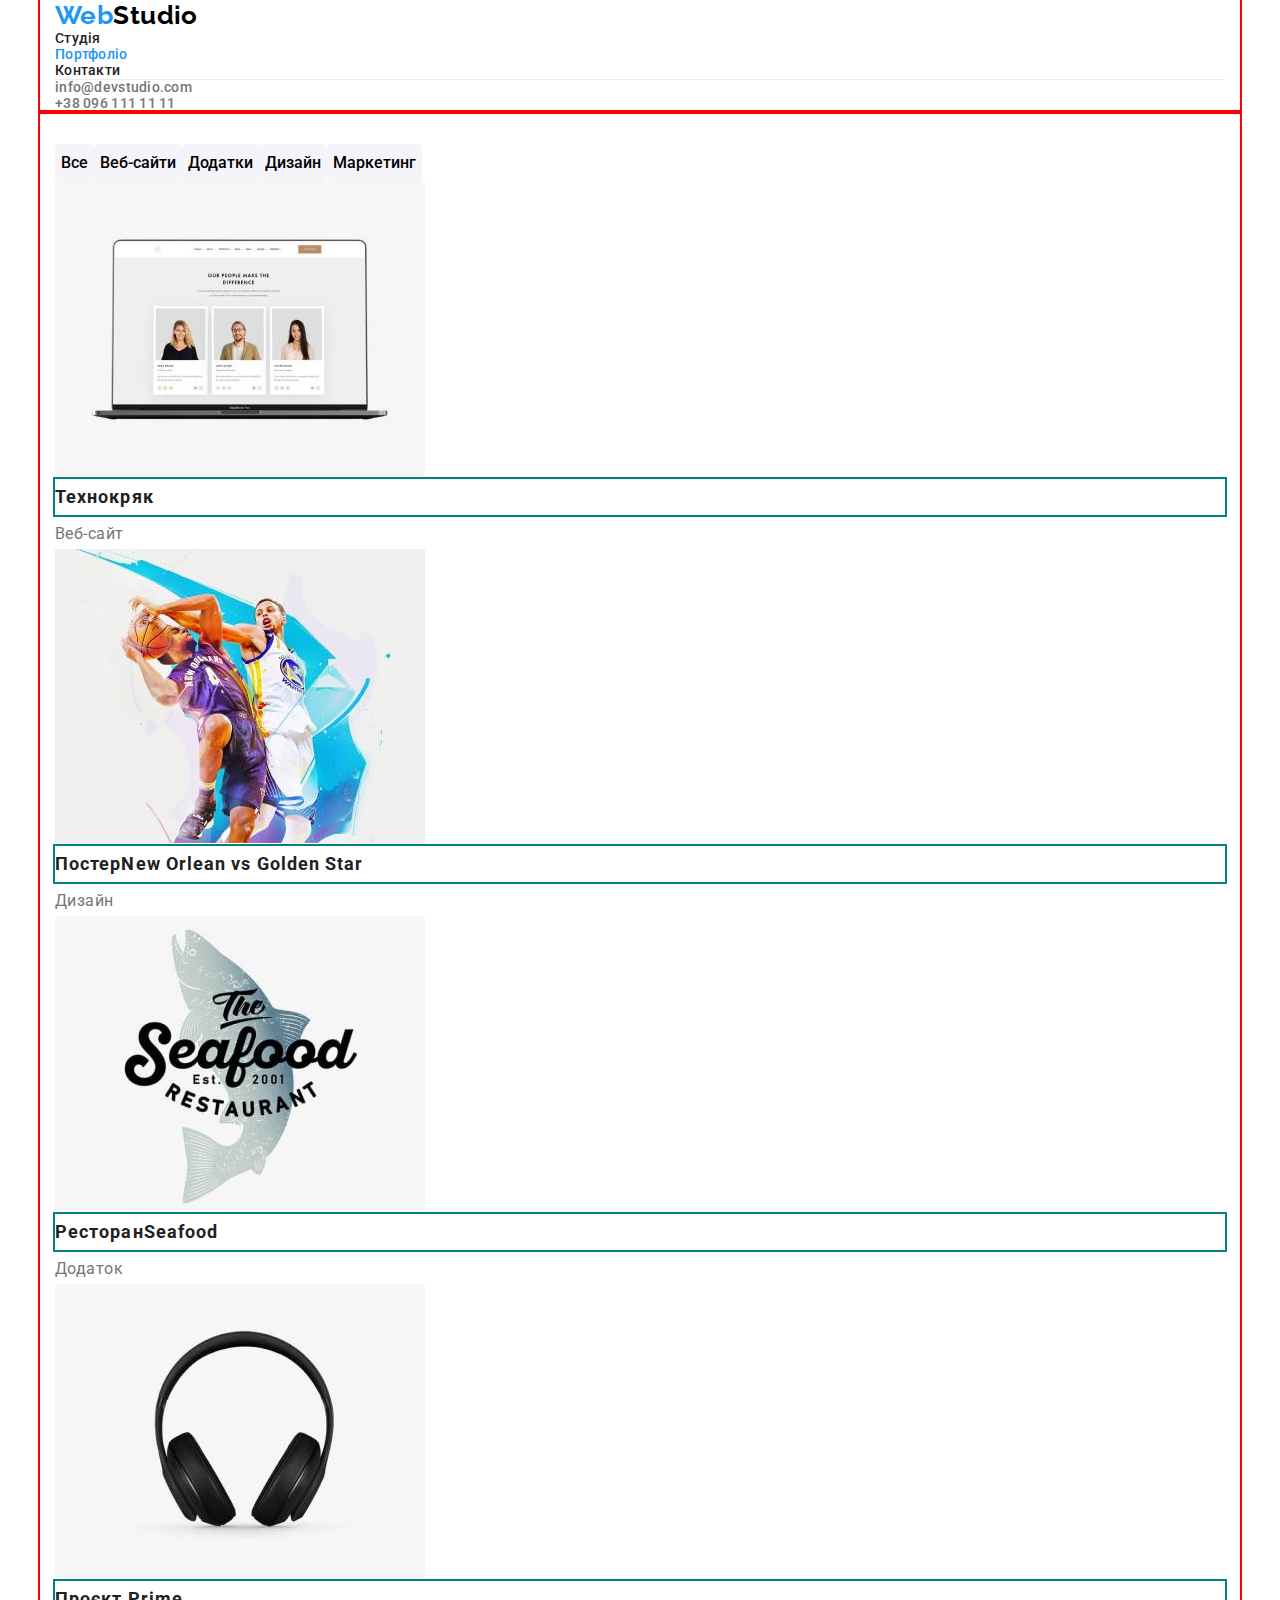
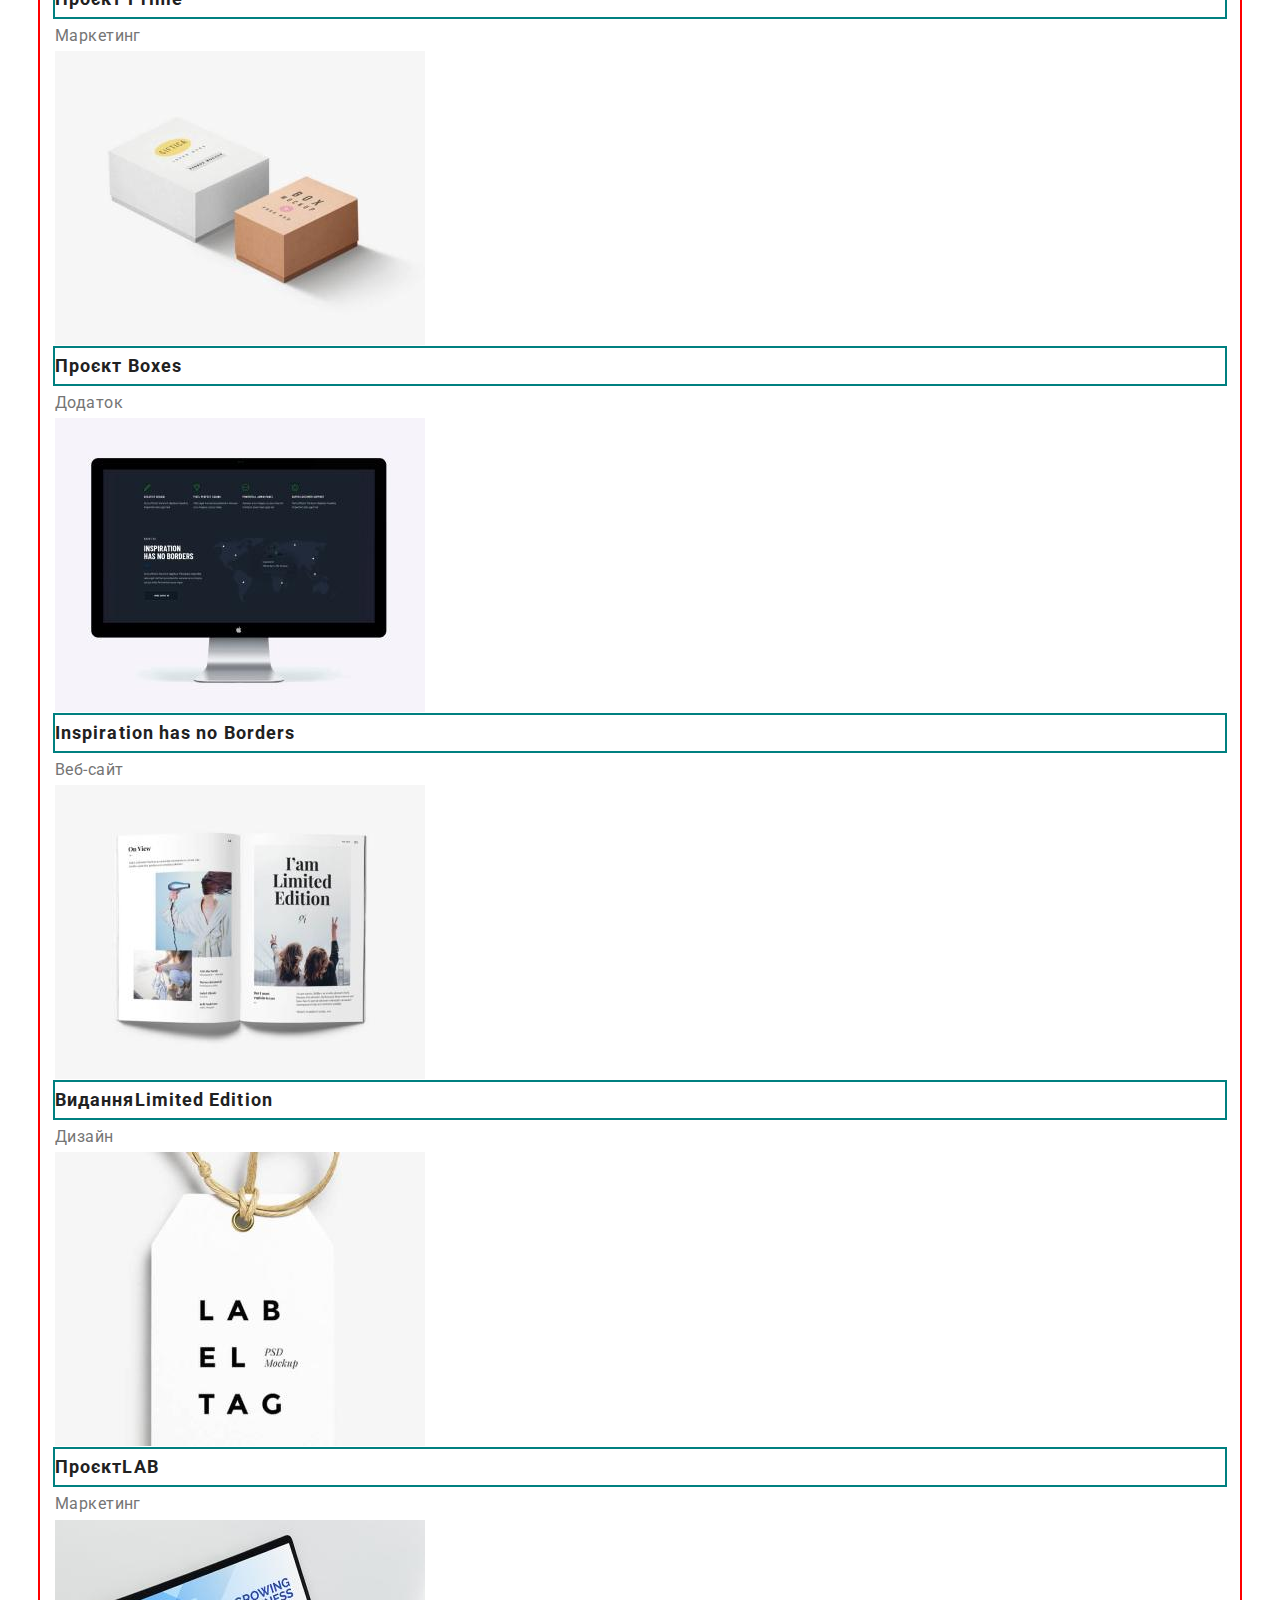
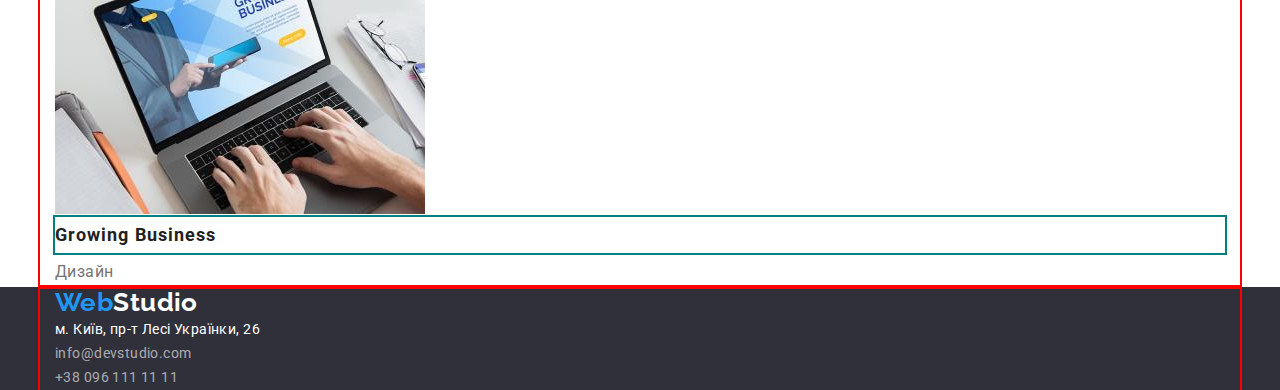
==== portfolio.html @ 9b222961 "add more div, fix lang" ====
<!DOCTYPE html>
<html lang="uk">
<head>
    <meta charset="UTF-8">
    <meta http-equiv="X-UA-Compatible" content="IE=edge">
    <meta name="viewport" content="width=device-width, initial-scale=1.0">
    <title>Portfolio</title>
    <link rel="stylesheet" href="./css/normalize.css">
    <link rel="preconnect" href="https://fonts.googleapis.com">
    <link rel="preconnect" href="https://fonts.gstatic.com" crossorigin>
    <link href="https://fonts.googleapis.com/css2?family=Raleway:wght@700&family=Roboto:wght@400;500;700;900&display=swap" rel="stylesheet">
    <link rel="stylesheet" href="./css/styles.css">
</head>
<body>
<header>
    <div class="container">
        <nav class="header"> 
            <a class="logo link" href="./index.html" lang="en">
                <span class="accent">Web</span><span class="text">Studio</span>
            </a>
            <ul class="site-nav list">
                <li> 
                    <a class="site-nav-link link" href="./index.html">Студія</a>
                </li>
                <li>
                    <a class="site-nav-link link current" href="./portfolio.html">Портфоліо</a>
                </li>
                <li>
                    <a class="site-nav-link link" href="#">Контакти</a>
                </li>
            </ul>
        </nav>
        <ul class="contacts list">
            <li> 
                <a class="contacts-link link" href="mailto:info@devstudio.com">info@devstudio.com</a> 
            </li>
            <li>
                <a class="contacts-link link" href="tel:+380961111111">+38 096 111 11 11</a>
            </li>
        </ul>
    </div>
</header>

<main>
<section class="portfolio">
    <div class="container">
        <h1 class="invisible">Портфоліо</h1>
        <ul class="buttons list">
            <li>
                <button class="port-btn button-all" type="button">Все</button>
            </li>
            <li>
                <button class="port-btn button-veb" type="button">Веб-сайти</button>
            </li>
            <li>
                <button class="port-btn button-app" type="button">Додатки</button>
            </li>
            <li>
                <button class="port-btn button-des" type="button">Дизайн</button>
            </li>
            <li>
                <button class="port-btn button-mar" type="button">Маркетинг</button>
            </li>
        </ul>
        <ul class="example list">
            <li>
                <a class="port-link link" href="#">
                    <img class="port-img" src="./images/img2.1.jpg" alt="Веб-сайт Технокряк " width="370">
                    <h2 class="subtitle">Технокряк</h2>
                    <p class="lists">Веб-сайт</p>
                </a>
            </li>
            <li>
                <a class="port-link link" href="#">
                    <img class="port-img" src="./images/img2.2.jpg" alt="Дизайн постера" width="370">
                    <h2 class="subtitle">Постер<span lang="en">New Orlean vs Golden Star</span></h2>
                    <p class="lists">Дизайн</p>
                </a>
            </li>
            <li>
                <a class="port-link link" href="#">
                    <img class="port-img" src="./images/img2.3.jpg" alt="Додаток Seafood" width="370">
                    <h2 class="subtitle">Ресторан<span lang="en">Seafood</h2>
                    <p class="lists">Додаток</p>
                </a>
            </li>
            <li>
                <a class="port-link link" href="#">
                    <img class="port-img" src="./images/img2.4.jpg" alt="Маркетинг Проект Prime" width="370">
                    <h2 class="subtitle">Проєкт <span lang="en">Prime</span></h2>
                    <p class="lists">Маркетинг</p>
                </a>
            </li>
            <li>
                <a class="port-link link" href="#">
                    <img class="port-img" src="./images/img2.5.jpg" alt="Додаток Boxes" width="370">
                    <h2 class="subtitle">Проєкт <span lang="en">Boxes</span></h2>
                    <p class="lists">Додаток</p>
                </a>
            </li>
            <li>
                <a class="port-link link" href="#">
                    <img class="port-img" src="./images/img2.6.jpg" alt="Веб-сайт Inspiration has no Borders" width="370">
                    <h2 class="subtitle" lang="en">Inspiration has no Borders</h2>
                    <p class="lists">Веб-сайт</p>
                </a>
            </li>
            <li>
                <a class="port-link link" href="#">
                    <img class="port-img" src="./images/img2.7.jpg" alt="Дизайн видання Limited Edition" width="370">
                    <h2 class="subtitle">Видання<span lang="en">Limited Edition</span></h2>
                    <p class="lists">Дизайн</p>
                </a>
            </li>
            <li>
                <a class="port-link link" href="#">
                    <img class="port-img" src="./images/img2.8.jpg" alt="Маркетинг проєкта LAB" width="370">
                    <h2 class="subtitle">Проєкт<span lang="en">LAB</span></h2>
                    <p class="lists">Маркетинг</p>
                </a>
            </li>
            <li>
                <a class="port-link link" href="#">
                    <img class="port-img" src="./images/img2.9.jpg" alt="Growing Business додаток" width="370">
                    <h2 class="subtitle" lang="en">Growing Business</h2>
                    <p class="lists">Дизайн</p>
                </a>
            </li>
        </ul>
    </div>
</section>
</main>   

<footer class="footer">
    <div class="container">
        <a href="./index.html" class="logo link" lang="en">
            <span class="accent">Web</span><span class="text">Studio</span>
        </a>
        <address>
            <ul class="address list">
                <li>
                    <a class="fact link" href="https://goo.gl/maps/kG6ZxLyjDZMwMeht5" target="_blank" rel="noreferrer noopener">м. Київ, пр-т Лесі Українки, 26</a>
                </li>
                <li>
                    <a class="mail link" href="mailto:info@devstudio.com">info@devstudio.com</a>
                </li>
                <li>
                    <a class="tel link" href="tel:+380961111111">+38 096 111 11 11</a>
                </li>
            </ul>
        </address>
    </div>
</footer>

</body>
</html>
---- css/styles.css ----
/*=====ЗАГАЛЬНІ=====*/

*,
*::before,
*::after {
    box-sizing: border-box;
}

:root { 
    --primary-text-color: #757575;
    --title-text-color: #212121;
    --logo-color: #000000;
    --accent-color: #2196F3;
    --secondary-accent-color: #ffffff;
    --hover-button-color: #188CE8;
    --primary-background-color: #E5E5E5;
    --accent-background-color: #2F303A;
    --accent-section-color: #F5F4FA;
    --text-footer-color: rgba(255, 255, 255, 0.6);
    --border-bottom-color: #ECECEC;  
    --primary-text-family: Roboto, sans-serif;
    --accent-text-family: Raleway, sans-serif;
}

body {
    font-family: var(--primary-text-family);
    font-size: 14px;
    letter-spacing: 0.03em;
    color: var(--primary-text-color);
}

.container {
    width: 1200px;
    margin: 0 auto;
    padding-left: 15px;
    padding-right: 15px;

    outline: 2px solid red;
}

.list {
    list-style: none;
    margin: 0;
    padding: 0;
}

.link {
    text-decoration: none;
}

.characteristic .title,
.essential .title,
.team .title,
.team .people,
.example .subtitle {
    color: var(--title-text-color);
    font-weight: 700;
    margin-top: 0;
    margin-bottom: 0;

    outline: 2px solid teal;
}

.invisible {
    opacity: 0;
    margin-top: 0;
    margin-bottom: 0;
}



 /*=====ШАПКА=====*/


.header {
    background: var(--secondary-accent-color);
    border-bottom: 1px solid var(--border-bottom-color);

}

.logo {
    font-family: var(--accent-text-family);
    font-weight: 700;
    font-size: 26px;
    line-height: 1.2;
}

.accent {
    color: var(--accent-color); 
}

.text {
    color: var(--logo-color);  
}

.site-nav,
.contacts {
    font-weight: 500;
    line-height: 1.14;
    letter-spacing: 0.02em;
}

.site-nav .link {
    color: var(--title-text-color);  
}

.contacts .contacts-link {
    color: inherit;
}

.site-nav .link.current,
.site-nav .site-nav-link:hover,
.site-nav .site-nav-link:focus,
.contacts .contacts-link:hover,
.contacts .contacts-link:focus {
    color: var(--accent-color);
}



/*=====ПЕРША СЕКЦІЯ ГЕРОЯ=====*/

.hero {
    background-color: var(--accent-background-color);
    text-align: center;
}

.hero .main {

    font-weight: 900;
    font-size: 44px;
    line-height: 1.36;
    text-align: center;
    color: var(--secondary-accent-color);
    text-transform: uppercase; 
    margin-top: 0;
    margin-bottom: 30px;

    outline: 2px solid teal;
  
}

.hero .button {
    background-color: var(--accent-color);
    border-radius: 4px;
    color: var(--secondary-accent-color);
    font-family: var(--primary-text-family);
    font-style: normal;
    font-weight: 700;
    font-size: 16px;
    line-height: 1.88;
    letter-spacing: 0.06em;
    padding: 10px 32px;
    min-width: 216px;
    border: 0;
    cursor: pointer;
 }

 .hero .button:hover,
 .hero .button:focus {
    background-color: var(--hover-button-color);
    box-shadow: 0px 4px 4px rgba(0, 0, 0, 0.15);
 }


 /*=====ДРУГА СЕКЦІЯ ХАРАКТЕРИСТИКИ=====*/




.characteristic .title {
    font-size: 14px;
    line-height: 1.14;
    text-transform: uppercase;
    margin-bottom: 10px;
}

.characteristic .point {
    line-height: 1.71;
    margin-top: 0;
    margin-bottom: 0;
}



/*=====ТРЕТЯ СЕКЦІЯ ДІЯЛЬНІСТЬ=====*/
   
.essential .title {
    font-size: 36px;
    line-height: 1.17;
    text-align: center;
    letter-spacing: 0.03em;
    margin-bottom: 50px;
}



/*=====ЧЕТВЕРТА СЕКЦІЯ КОМАНДА=====*/

.team {
    background: var(--accent-section-color);
}

.team .title {
    font-size: 36px;
    line-height: 1.17;
    text-align: center;
    letter-spacing: 0.03em;
    margin-bottom: 50px;
}

.team .people {
    font-weight: 500;
    font-size: 16px;
    line-height: 1.19;
    text-align: center;
    margin-bottom: 10px;
}

.team .texts {
    font-size: 16px;
    line-height: 1.19;
    text-align: center;
    margin-top: 0;
    margin-bottom: 0;
}


 /*=====ПІДВАЛ САЙТУ=====*/

.footer {
    background-color: var(--accent-background-color);
}

.footer .text {
    color: var(--secondary-accent-color);
}

.footer .address {  
    line-height: 1.71;
}

.footer .fact {
    color: var(--secondary-accent-color);
    text-decoration: none;
    font-style: normal;

}

.footer .mail,
.footer .tel {
    color: var(--text-footer-color);
    text-decoration: none;
    font-style: normal;
}

.footer .mail:hover,
.footer .mail:focus,
.footer .tel:hover,
.footer .tel:focus {
    color: var(--accent-color);
}
 


/*=====ПОРТФОЛІО=====*/

.portfolio .buttons {
    display: flex;
    text-align: center; 
} 

.buttons .port-btn {
    font-weight: 500;
    font-size: 16px;
    line-height: 1.63; 
    background-color: var(--accent-section-color);
    border-radius: 4px;
    border: 0;
    height: 38px;
    cursor: pointer;
}

.buttons .port-btn:hover,
.buttons .port-btn:focus {
    background: var(--accent-color);
    color: var(--secondary-accent-color);
    box-shadow: 0px 3px 1px rgba(0, 0, 0, 0.1), 0px 1px 2px rgba(0, 0, 0, 0.08), 0px 2px 2px rgba(0, 0, 0, 0.12);
}

.example .subtitle {
    font-size: 18px;
    line-height: 2;
    letter-spacing: 0.06em;
    margin-bottom: 4px;
}

.example .lists {
    color: var(--primary-text-color);
    font-size: 16px;
    line-height: 1.88;
    margin-top: 0;
    margin-bottom: 0;
}
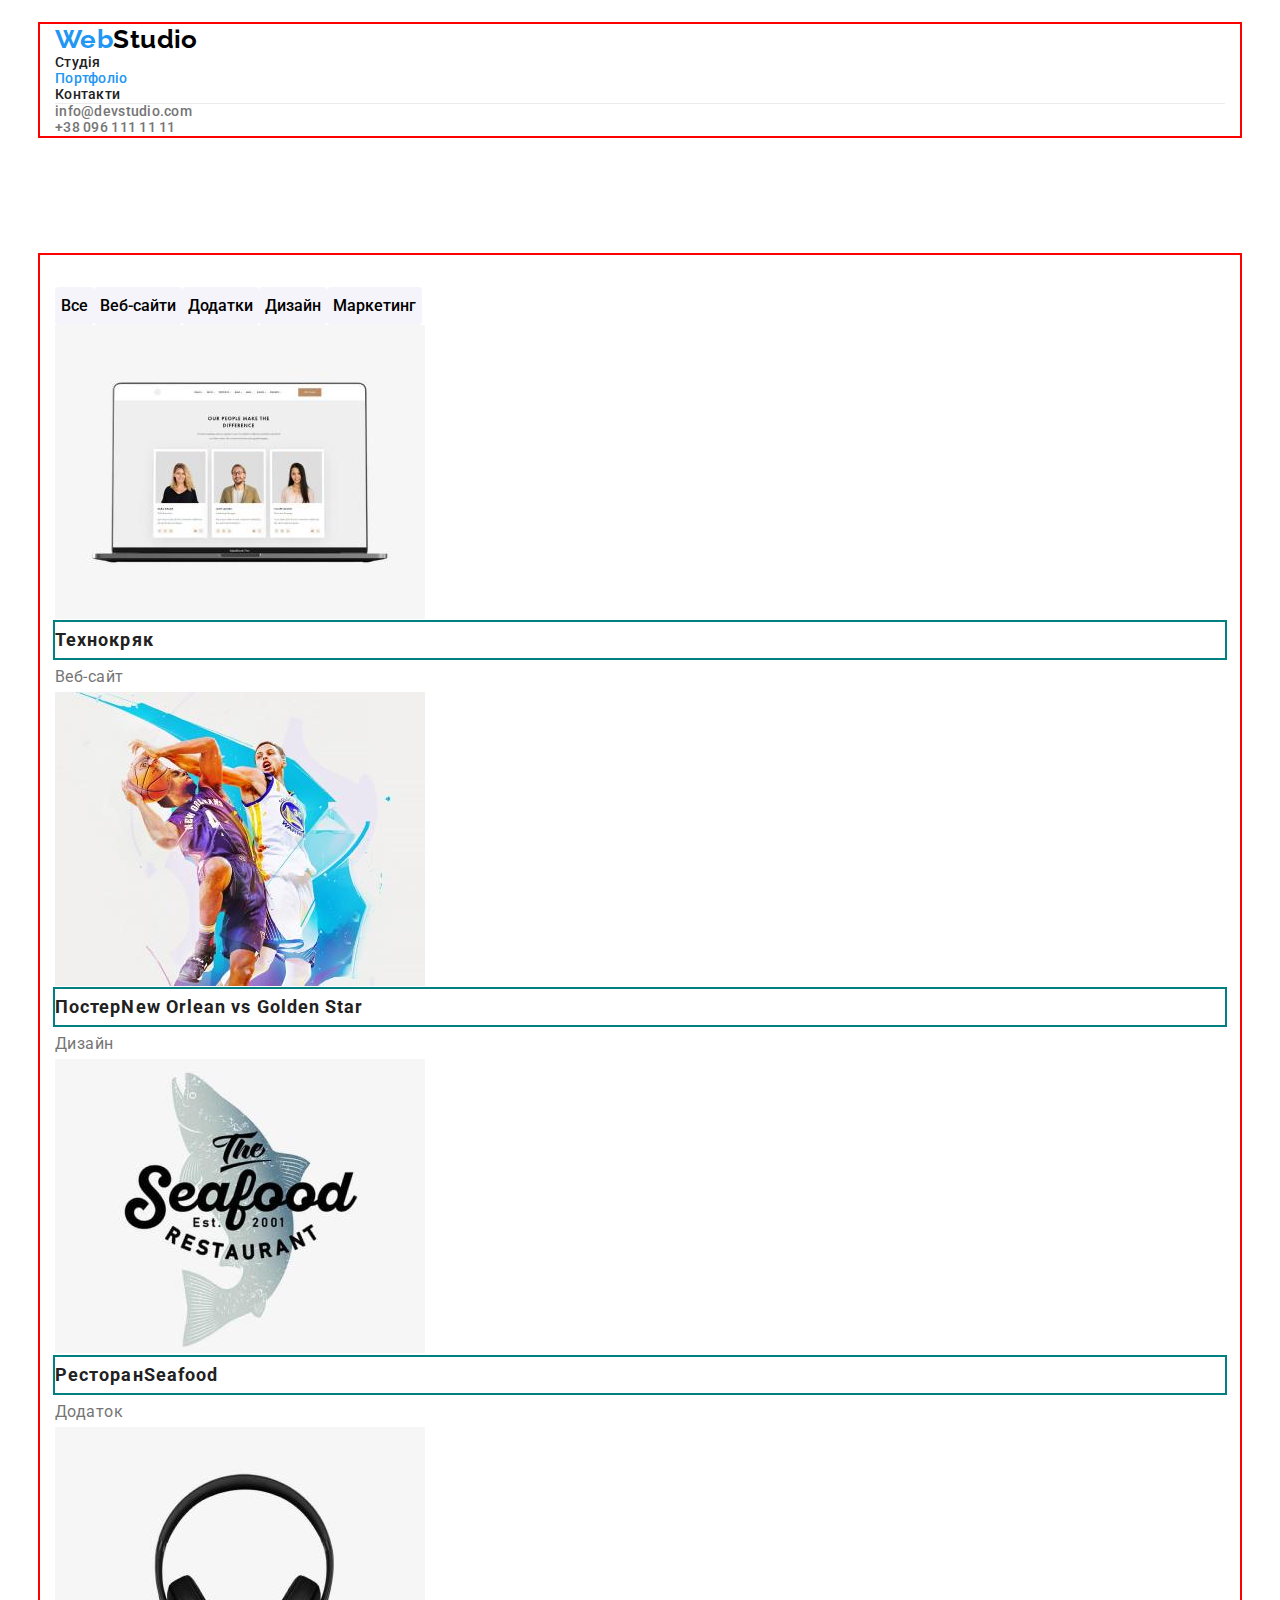
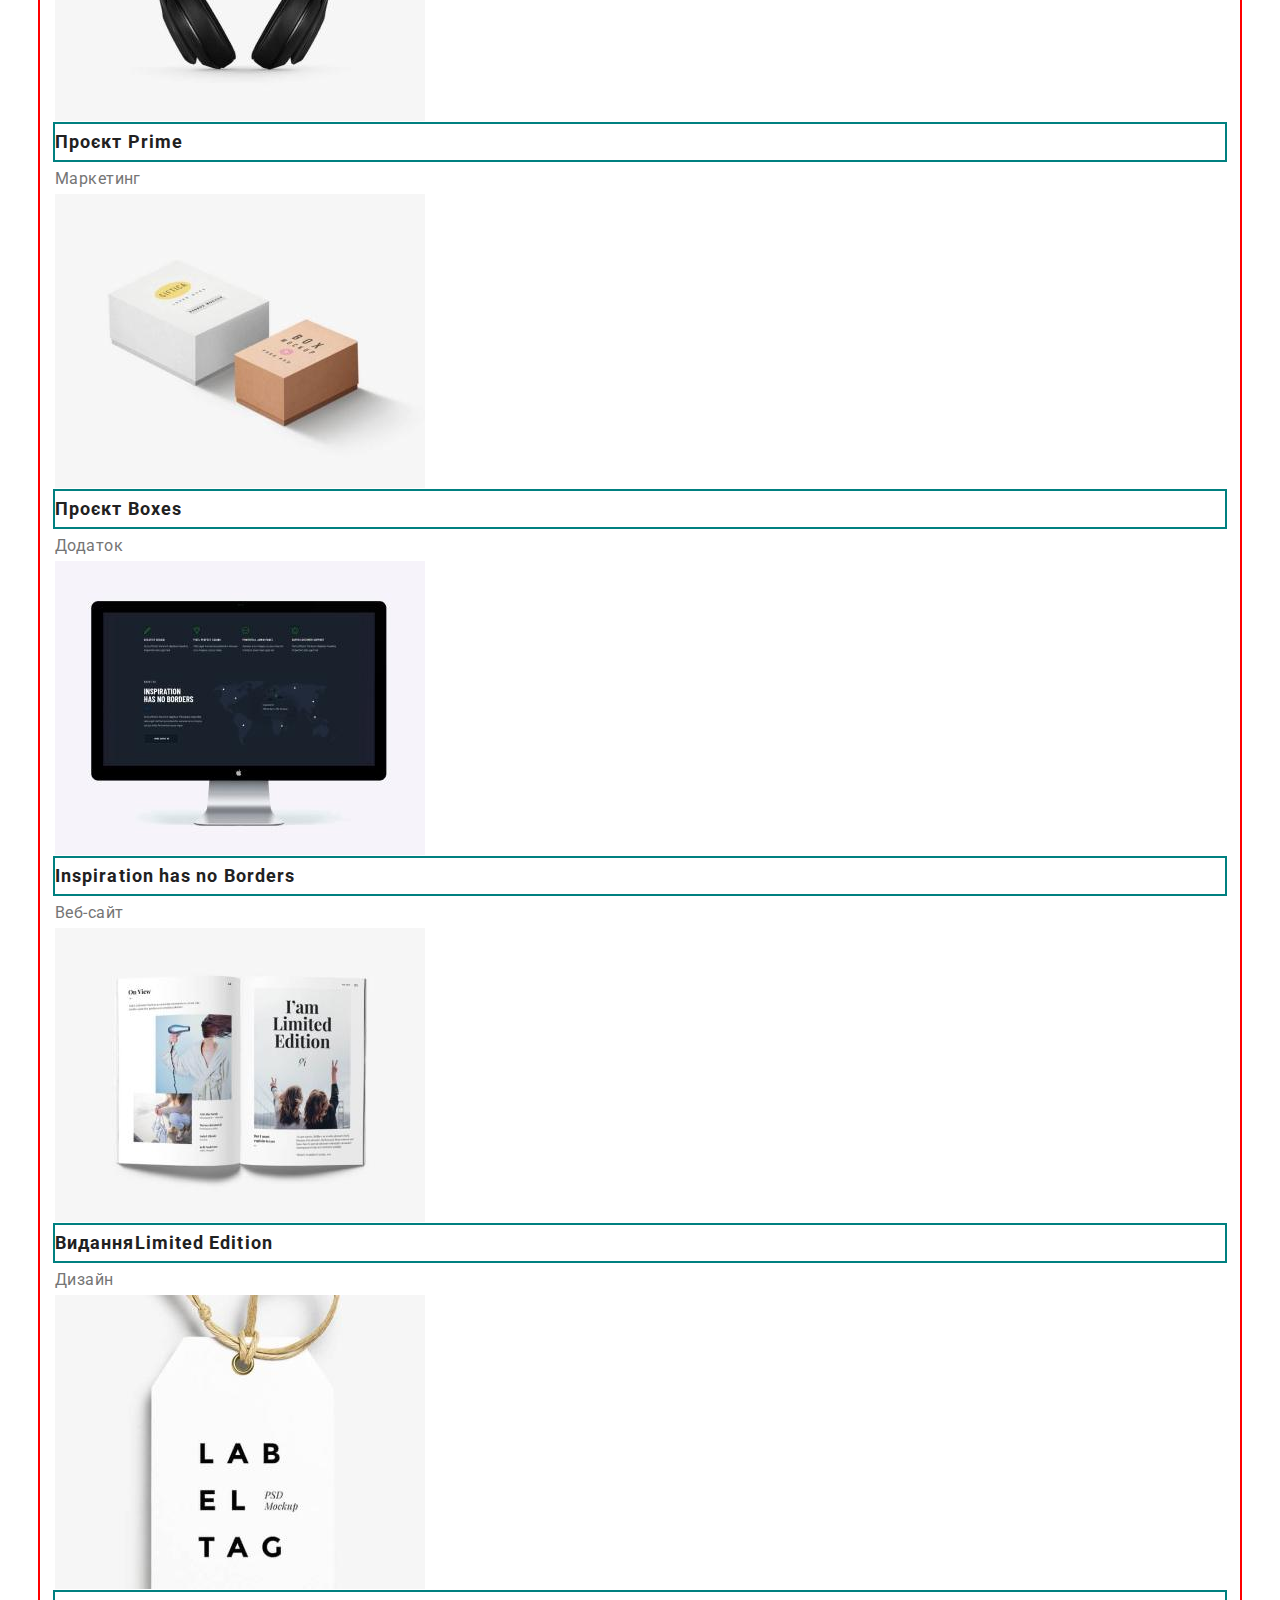
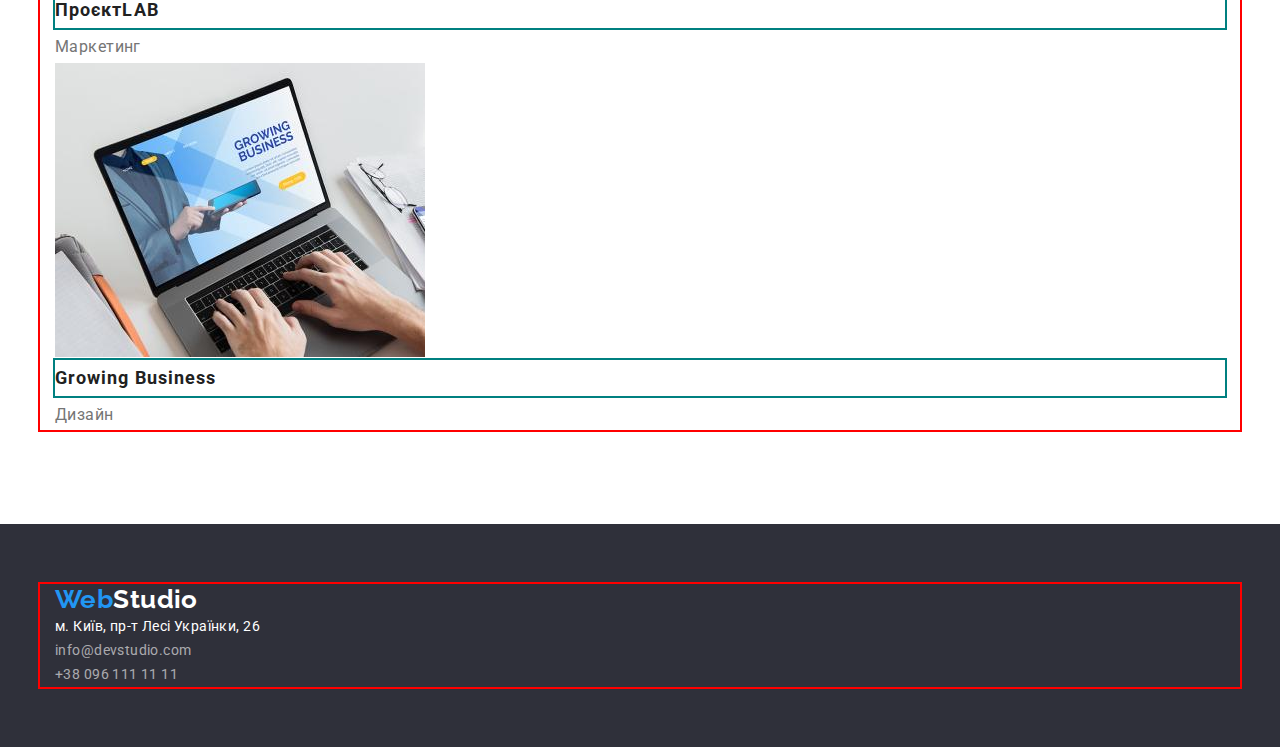
==== commit c1afd0a3: "add padding section" ====
--- a/portfolio.html
+++ b/portfolio.html
@@ -5,16 +5,16 @@
     <meta http-equiv="X-UA-Compatible" content="IE=edge">
     <meta name="viewport" content="width=device-width, initial-scale=1.0">
     <title>Portfolio</title>
-    <link rel="stylesheet" href="./css/normalize.css">
+    <link rel="stylesheet" href="https://cdnjs.cloudflare.com/ajax/libs/modern-normalize/1.1.0/modern-normalize.min.css">
     <link rel="preconnect" href="https://fonts.googleapis.com">
     <link rel="preconnect" href="https://fonts.gstatic.com" crossorigin>
     <link href="https://fonts.googleapis.com/css2?family=Raleway:wght@700&family=Roboto:wght@400;500;700;900&display=swap" rel="stylesheet">
     <link rel="stylesheet" href="./css/styles.css">
 </head>
 <body>
-<header>
+<header class="header">
     <div class="container">
-        <nav class="header"> 
+        <nav class="header-nav"> 
             <a class="logo link" href="./index.html" lang="en">
                 <span class="accent">Web</span><span class="text">Studio</span>
             </a>
--- a/css/styles.css
+++ b/css/styles.css
@@ -2,11 +2,6 @@
 
 /*=====ЗАГАЛЬНІ=====*/
 
-*,
-*::before,
-*::after {
-    box-sizing: border-box;
-}
 
 :root { 
     --primary-text-color: #757575;
@@ -73,10 +68,17 @@
 
  /*=====ШАПКА=====*/
 
-
 .header {
+    
+    padding-top: 24px;
+    padding-bottom: 25px;
+}
+
+.header-nav {
+    
     background: var(--secondary-accent-color);
     border-bottom: 1px solid var(--border-bottom-color);
+    
 
 }
 
@@ -97,6 +99,7 @@
 
 .site-nav,
 .contacts {
+   
     font-weight: 500;
     line-height: 1.14;
     letter-spacing: 0.02em;
@@ -125,6 +128,8 @@
 .hero {
     background-color: var(--accent-background-color);
     text-align: center;
+    padding-top: 200px;
+    padding-bottom: 200px;
 }
 
 .hero .main {
@@ -167,7 +172,10 @@
 
  /*=====ДРУГА СЕКЦІЯ ХАРАКТЕРИСТИКИ=====*/
 
-
+.characteristic {
+    padding-top: 94px;
+    padding-bottom: 94px;
+}
 
 
 .characteristic .title {
@@ -186,7 +194,12 @@
 
 
 /*=====ТРЕТЯ СЕКЦІЯ ДІЯЛЬНІСТЬ=====*/
-   
+
+
+.essential {
+    padding-bottom: 94px;
+}   
+
 .essential .title {
     font-size: 36px;
     line-height: 1.17;
@@ -201,7 +214,10 @@
 
 .team {
     background: var(--accent-section-color);
-}
+    padding-top: 94px;
+    padding-bottom: 94px;
+}
+
 
 .team .title {
     font-size: 36px;
@@ -232,6 +248,9 @@
 
 .footer {
     background-color: var(--accent-background-color);
+    padding-top: 60px;
+    padding-bottom: 60px;
+        
 }
 
 .footer .text {
@@ -266,6 +285,11 @@
 
 
 /*=====ПОРТФОЛІО=====*/
+
+.portfolio {
+    padding-top: 94px;
+    padding-bottom: 94px;
+}
 
 .portfolio .buttons {
     display: flex;
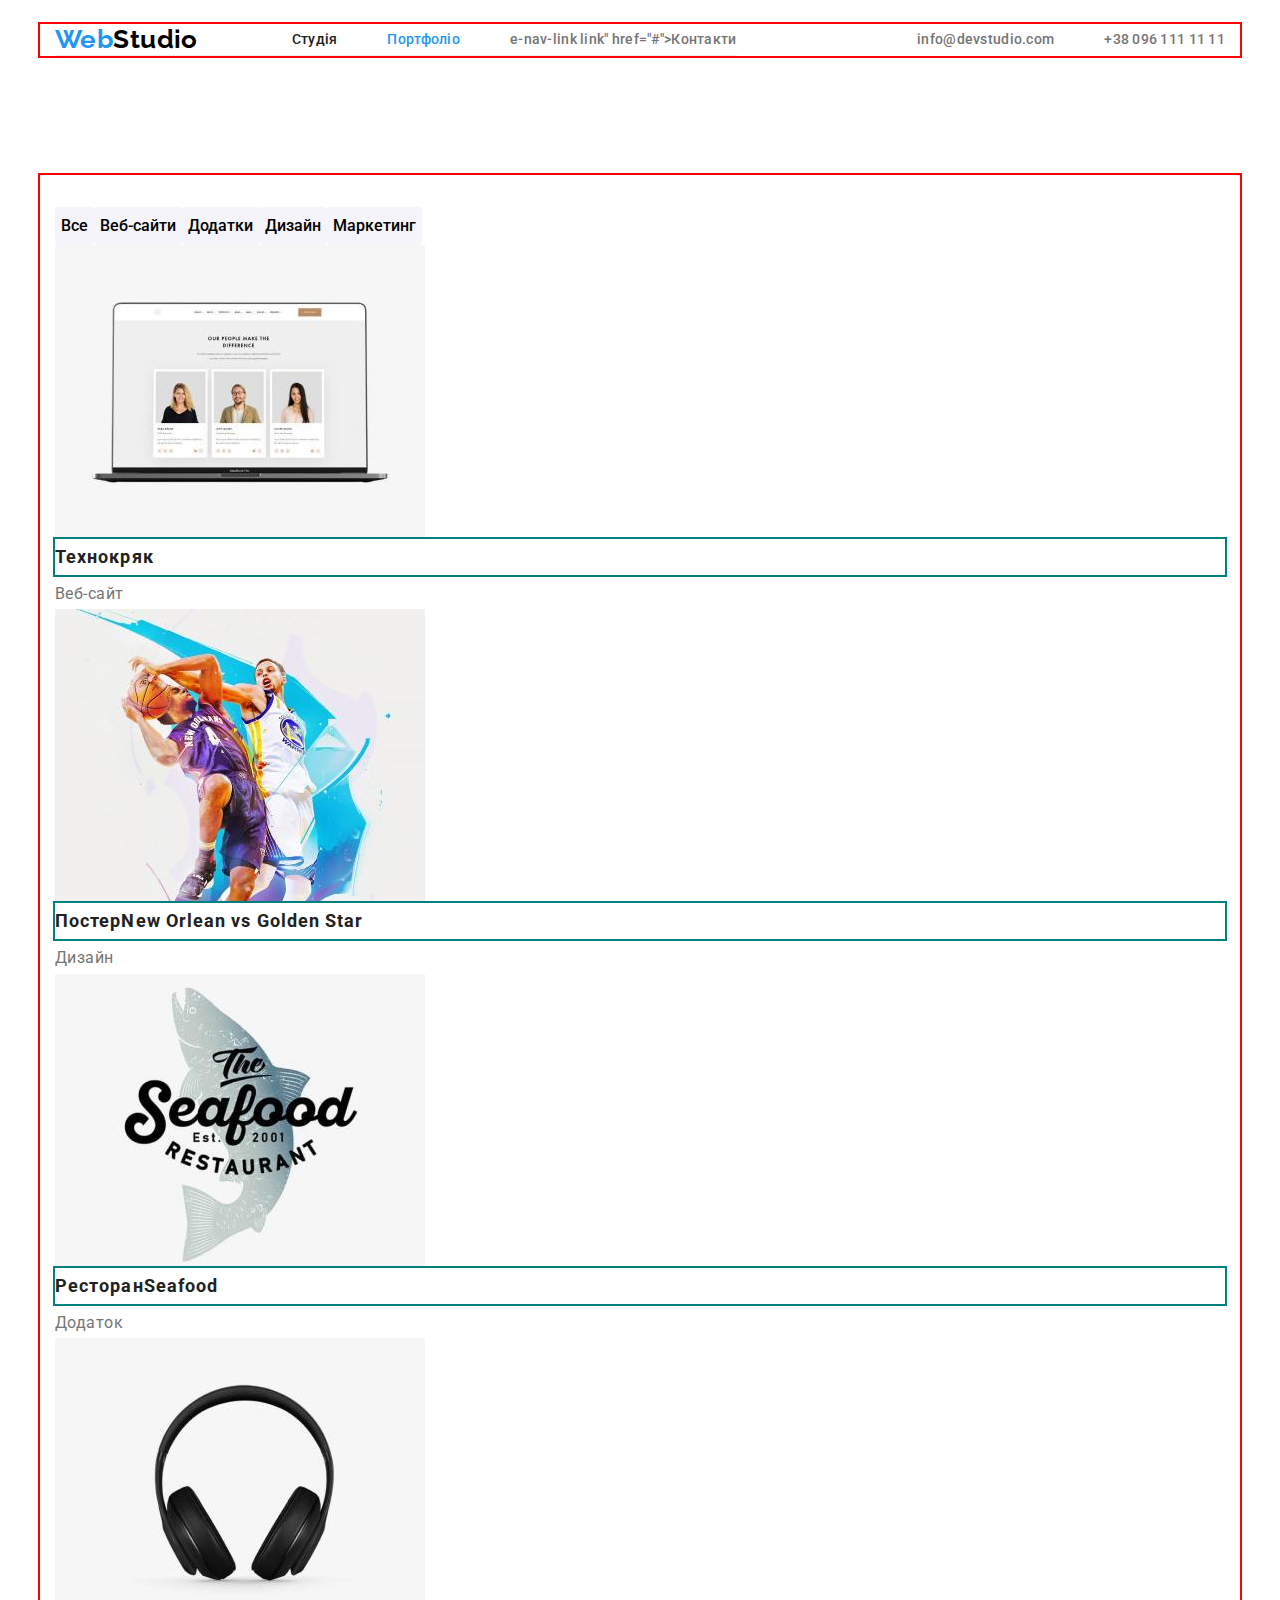
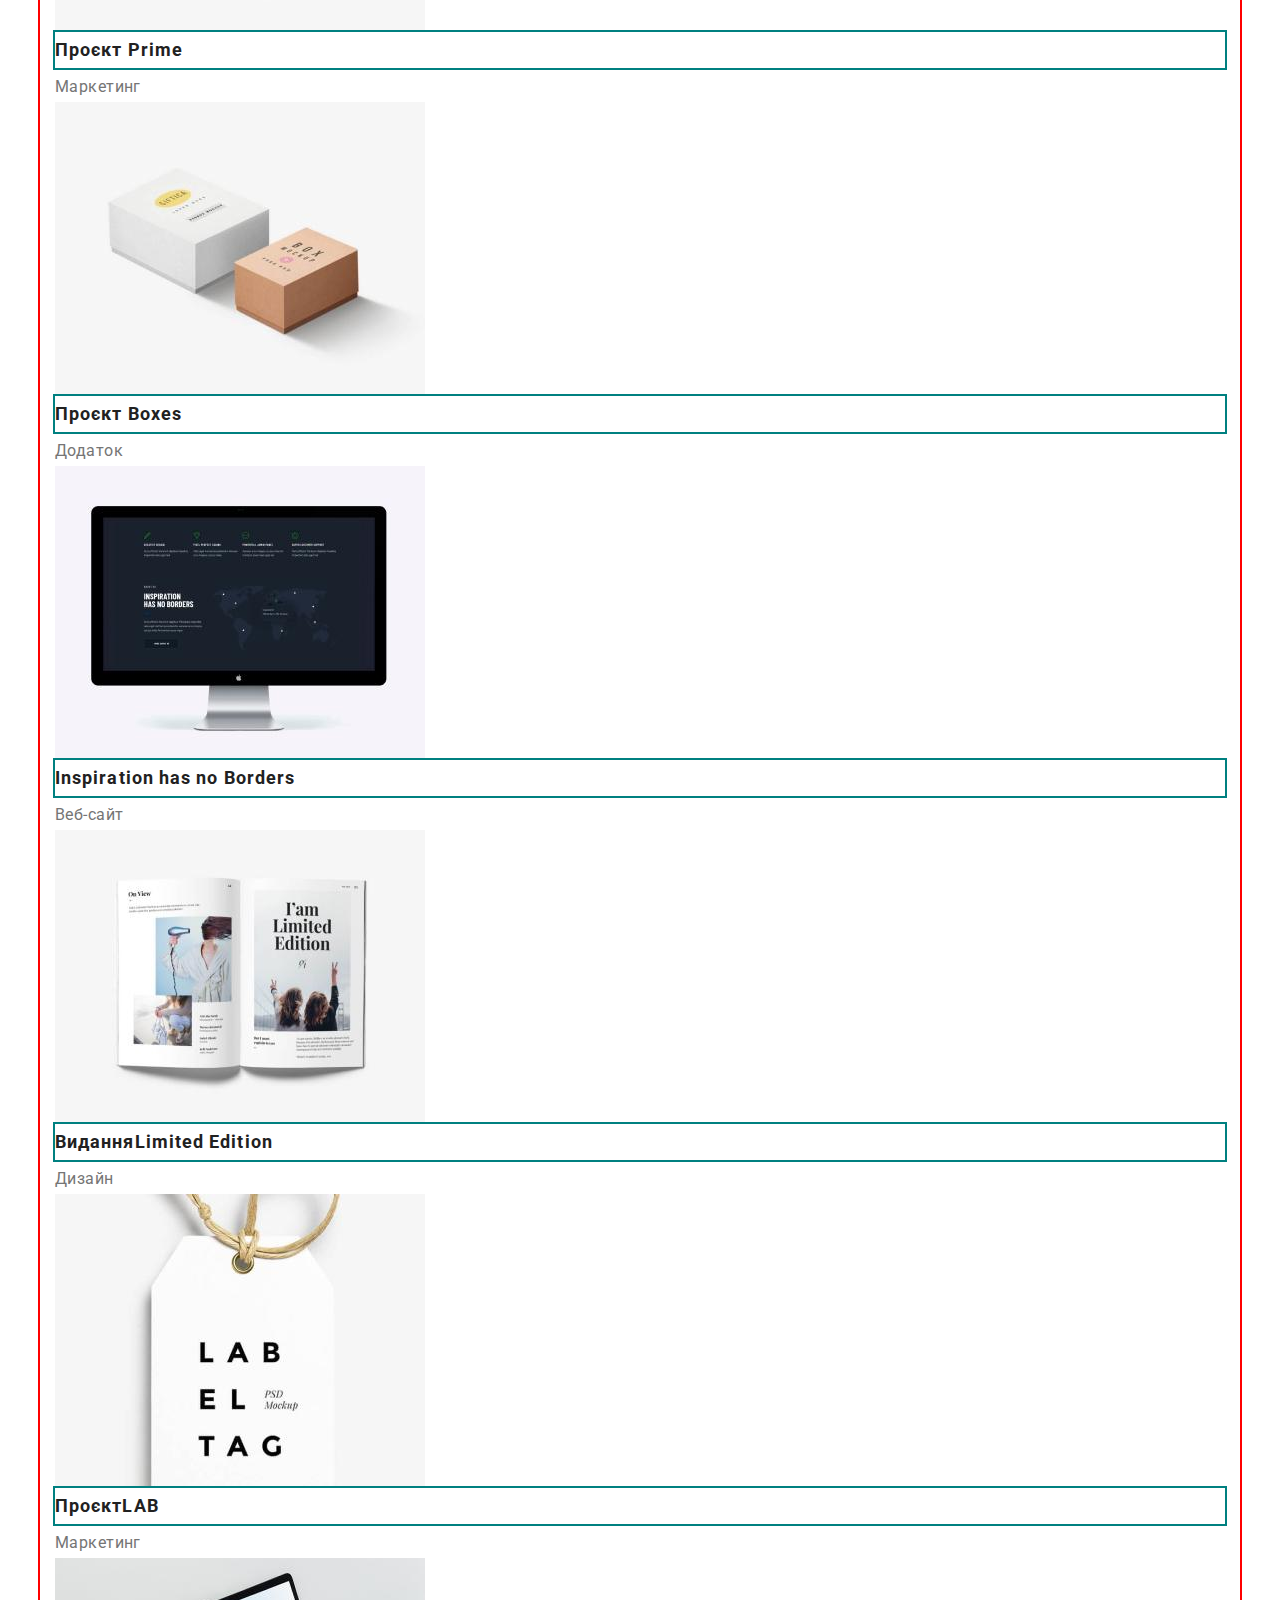
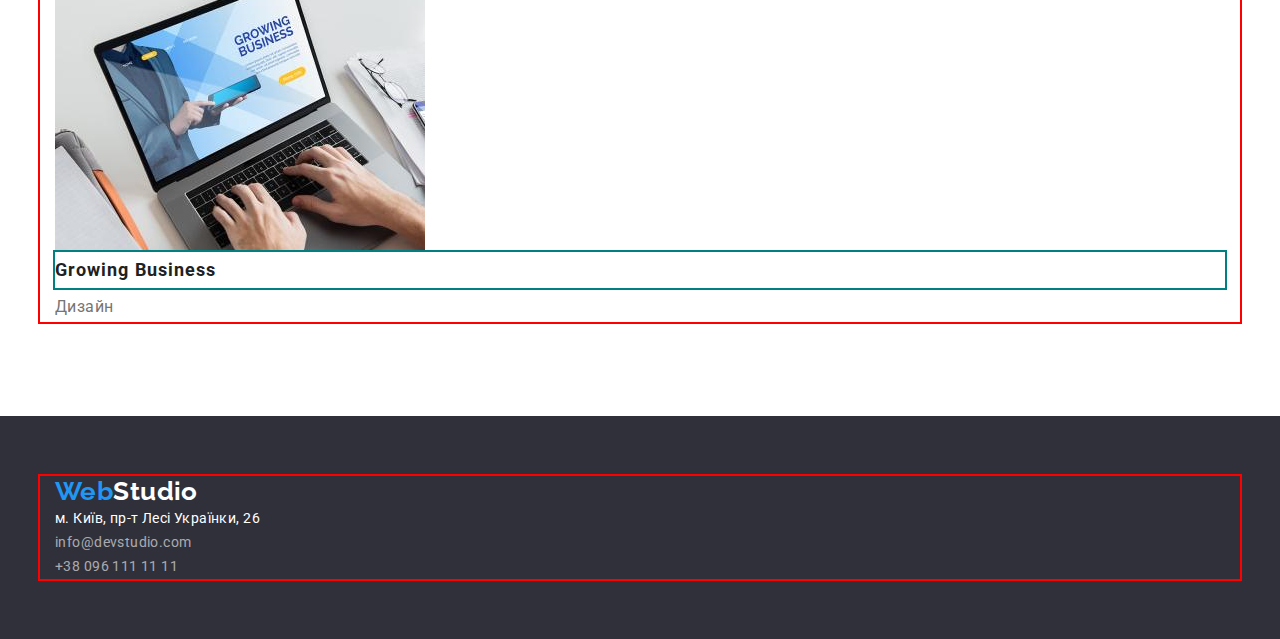
==== commit 5452f0f5: "add flex to header" ====
--- a/portfolio.html
+++ b/portfolio.html
@@ -13,28 +13,28 @@
 </head>
 <body>
 <header class="header">
-    <div class="container">
+    <div class="header-container container">
         <nav class="header-nav"> 
             <a class="logo link" href="./index.html" lang="en">
                 <span class="accent">Web</span><span class="text">Studio</span>
             </a>
             <ul class="site-nav list">
-                <li> 
+                <li class="site-nav-item"> 
                     <a class="site-nav-link link" href="./index.html">Студія</a>
                 </li>
-                <li>
+                <li class="site-nav-item">
                     <a class="site-nav-link link current" href="./portfolio.html">Портфоліо</a>
                 </li>
-                <li>
-                    <a class="site-nav-link link" href="#">Контакти</a>
+                <li class="site-nav-item">
+                    <a class="sit<li class="site-nav-item">e-nav-link link" href="#">Контакти</a>
                 </li>
             </ul>
         </nav>
         <ul class="contacts list">
-            <li> 
+            <li class="contacts-item">
                 <a class="contacts-link link" href="mailto:info@devstudio.com">info@devstudio.com</a> 
             </li>
-            <li>
+            <li class="contacts-item">
                 <a class="contacts-link link" href="tel:+380961111111">+38 096 111 11 11</a>
             </li>
         </ul>
@@ -65,63 +65,63 @@
         <ul class="example list">
             <li>
                 <a class="port-link link" href="#">
-                    <img class="port-img" src="./images/img2.1.jpg" alt="Веб-сайт Технокряк " width="370">
+                    <img class="port-img img" src="./images/img2.1.jpg" alt="Веб-сайт Технокряк " width="370">
                     <h2 class="subtitle">Технокряк</h2>
                     <p class="lists">Веб-сайт</p>
                 </a>
             </li>
             <li>
                 <a class="port-link link" href="#">
-                    <img class="port-img" src="./images/img2.2.jpg" alt="Дизайн постера" width="370">
+                    <img class="port-img img" src="./images/img2.2.jpg" alt="Дизайн постера" width="370">
                     <h2 class="subtitle">Постер<span lang="en">New Orlean vs Golden Star</span></h2>
                     <p class="lists">Дизайн</p>
                 </a>
             </li>
             <li>
                 <a class="port-link link" href="#">
-                    <img class="port-img" src="./images/img2.3.jpg" alt="Додаток Seafood" width="370">
+                    <img class="port-img img" src="./images/img2.3.jpg" alt="Додаток Seafood" width="370">
                     <h2 class="subtitle">Ресторан<span lang="en">Seafood</h2>
                     <p class="lists">Додаток</p>
                 </a>
             </li>
             <li>
                 <a class="port-link link" href="#">
-                    <img class="port-img" src="./images/img2.4.jpg" alt="Маркетинг Проект Prime" width="370">
+                    <img class="port-img img" src="./images/img2.4.jpg" alt="Маркетинг Проект Prime" width="370">
                     <h2 class="subtitle">Проєкт <span lang="en">Prime</span></h2>
                     <p class="lists">Маркетинг</p>
                 </a>
             </li>
             <li>
                 <a class="port-link link" href="#">
-                    <img class="port-img" src="./images/img2.5.jpg" alt="Додаток Boxes" width="370">
+                    <img class="port-img img" src="./images/img2.5.jpg" alt="Додаток Boxes" width="370">
                     <h2 class="subtitle">Проєкт <span lang="en">Boxes</span></h2>
                     <p class="lists">Додаток</p>
                 </a>
             </li>
             <li>
                 <a class="port-link link" href="#">
-                    <img class="port-img" src="./images/img2.6.jpg" alt="Веб-сайт Inspiration has no Borders" width="370">
+                    <img class="port-img img" src="./images/img2.6.jpg" alt="Веб-сайт Inspiration has no Borders" width="370">
                     <h2 class="subtitle" lang="en">Inspiration has no Borders</h2>
                     <p class="lists">Веб-сайт</p>
                 </a>
             </li>
             <li>
                 <a class="port-link link" href="#">
-                    <img class="port-img" src="./images/img2.7.jpg" alt="Дизайн видання Limited Edition" width="370">
+                    <img class="port-img img" src="./images/img2.7.jpg" alt="Дизайн видання Limited Edition" width="370">
                     <h2 class="subtitle">Видання<span lang="en">Limited Edition</span></h2>
                     <p class="lists">Дизайн</p>
                 </a>
             </li>
             <li>
                 <a class="port-link link" href="#">
-                    <img class="port-img" src="./images/img2.8.jpg" alt="Маркетинг проєкта LAB" width="370">
+                    <img class="port-img img" src="./images/img2.8.jpg" alt="Маркетинг проєкта LAB" width="370">
                     <h2 class="subtitle">Проєкт<span lang="en">LAB</span></h2>
                     <p class="lists">Маркетинг</p>
                 </a>
             </li>
             <li>
                 <a class="port-link link" href="#">
-                    <img class="port-img" src="./images/img2.9.jpg" alt="Growing Business додаток" width="370">
+                    <img class="port-img img" src="./images/img2.9.jpg" alt="Growing Business додаток" width="370">
                     <h2 class="subtitle" lang="en">Growing Business</h2>
                     <p class="lists">Дизайн</p>
                 </a>
--- a/css/styles.css
+++ b/css/styles.css
@@ -37,12 +37,17 @@
 
 .list {
     list-style: none;
-    margin: 0;
-    padding: 0;
+    margin-top: 0;
+    margin-bottom: 0;
+    padding-left: 0;
 }
 
 .link {
     text-decoration: none;
+}
+
+.img {
+    display: block;
 }
 
 .characteristic .title,
@@ -74,8 +79,15 @@
     padding-bottom: 25px;
 }
 
+.header-container {
+    display: flex;
+    align-items: center;
+    justify-content: space-between;
+}
+
 .header-nav {
-    
+    display: flex;
+    align-items: center;
     background: var(--secondary-accent-color);
     border-bottom: 1px solid var(--border-bottom-color);
     
@@ -83,6 +95,7 @@
 }
 
 .logo {
+    margin-right: 94px;
     font-family: var(--accent-text-family);
     font-weight: 700;
     font-size: 26px;
@@ -99,15 +112,26 @@
 
 .site-nav,
 .contacts {
+    display: flex;
+    align-items: center;
    
     font-weight: 500;
     line-height: 1.14;
     letter-spacing: 0.02em;
 }
 
+.site-nav-item:not(:last-child) {
+    margin-right: 50px;
+}
+
 .site-nav .link {
     color: var(--title-text-color);  
 }
+
+.contacts-item:not(:last-child) {
+    margin-right: 50px;
+}
+
 
 .contacts .contacts-link {
     color: inherit;
@@ -257,7 +281,8 @@
     color: var(--secondary-accent-color);
 }
 
-.footer .address {  
+.footer .address { 
+    font-style: normal;
     line-height: 1.71;
 }
 
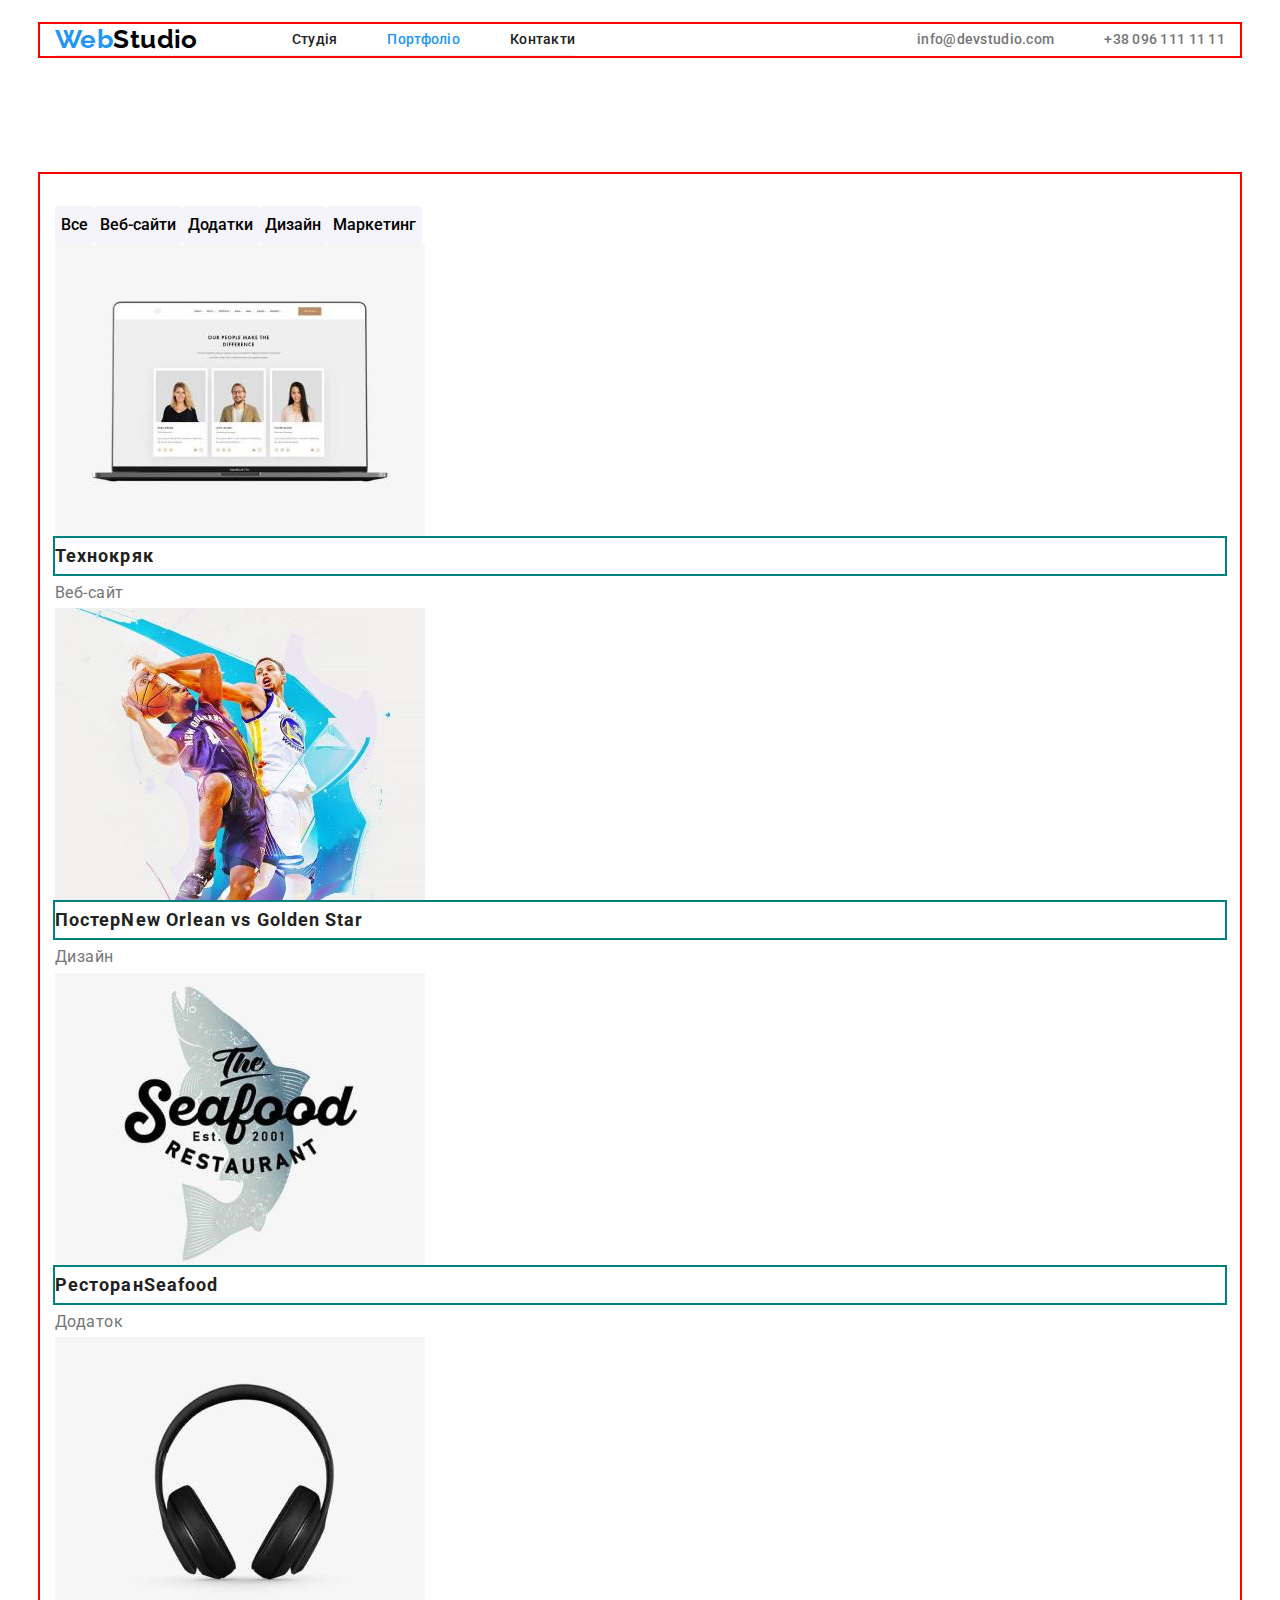
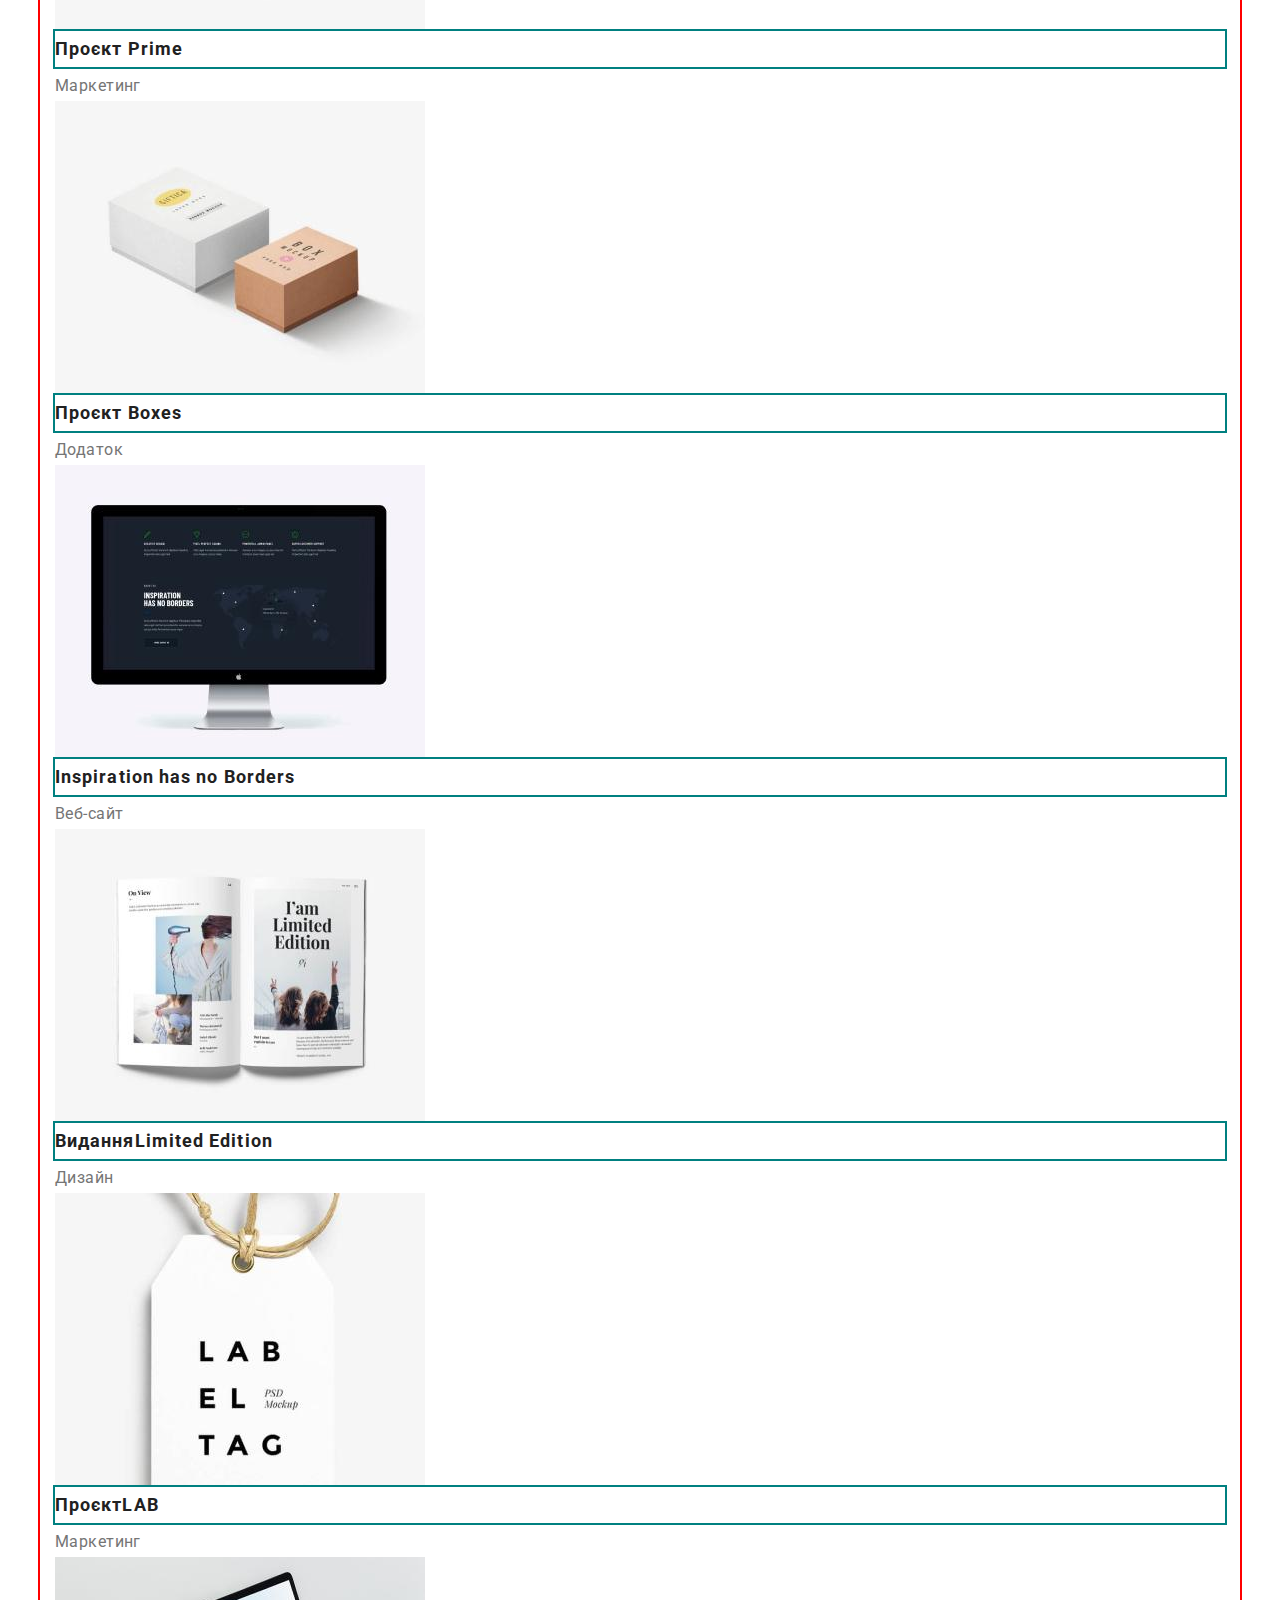
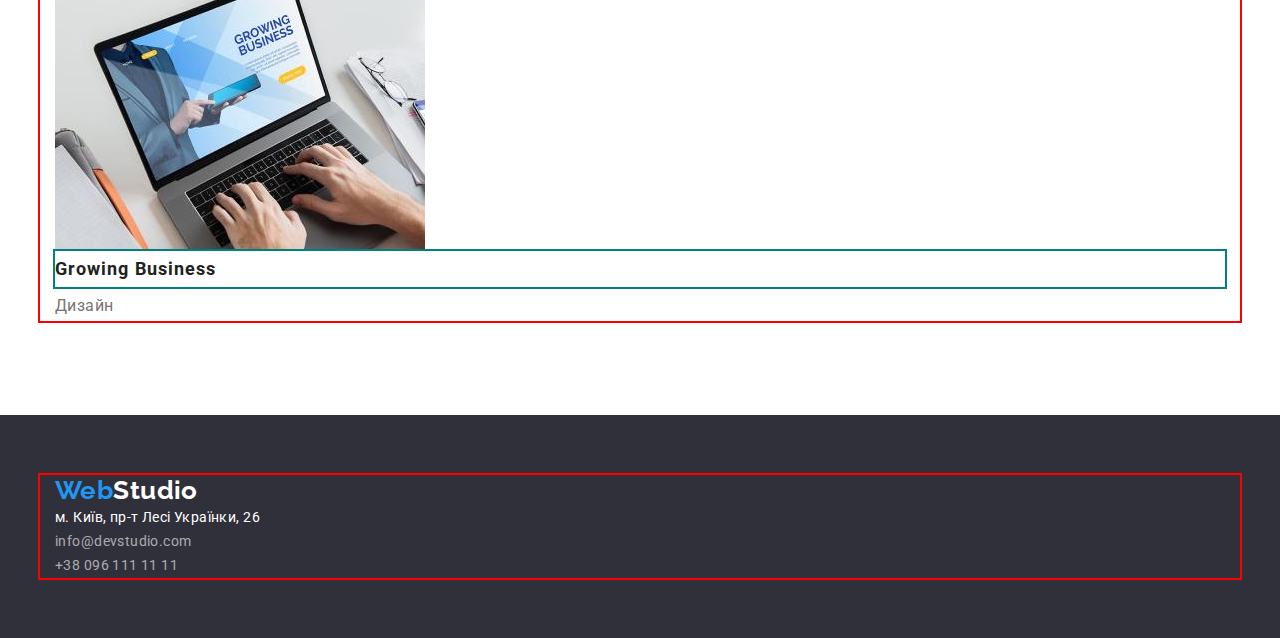
==== commit e9240a9e: "fix 24 pad + contacts" ====
--- a/portfolio.html
+++ b/portfolio.html
@@ -26,7 +26,7 @@
                     <a class="site-nav-link link current" href="./portfolio.html">Портфоліо</a>
                 </li>
                 <li class="site-nav-item">
-                    <a class="sit<li class="site-nav-item">e-nav-link link" href="#">Контакти</a>
+                    <a class="site-nav-link link" href="#">Контакти</a>
                 </li>
             </ul>
         </nav>
--- a/css/styles.css
+++ b/css/styles.css
@@ -76,7 +76,7 @@
 .header {
     
     padding-top: 24px;
-    padding-bottom: 25px;
+    padding-bottom: 24px;
 }
 
 .header-container {
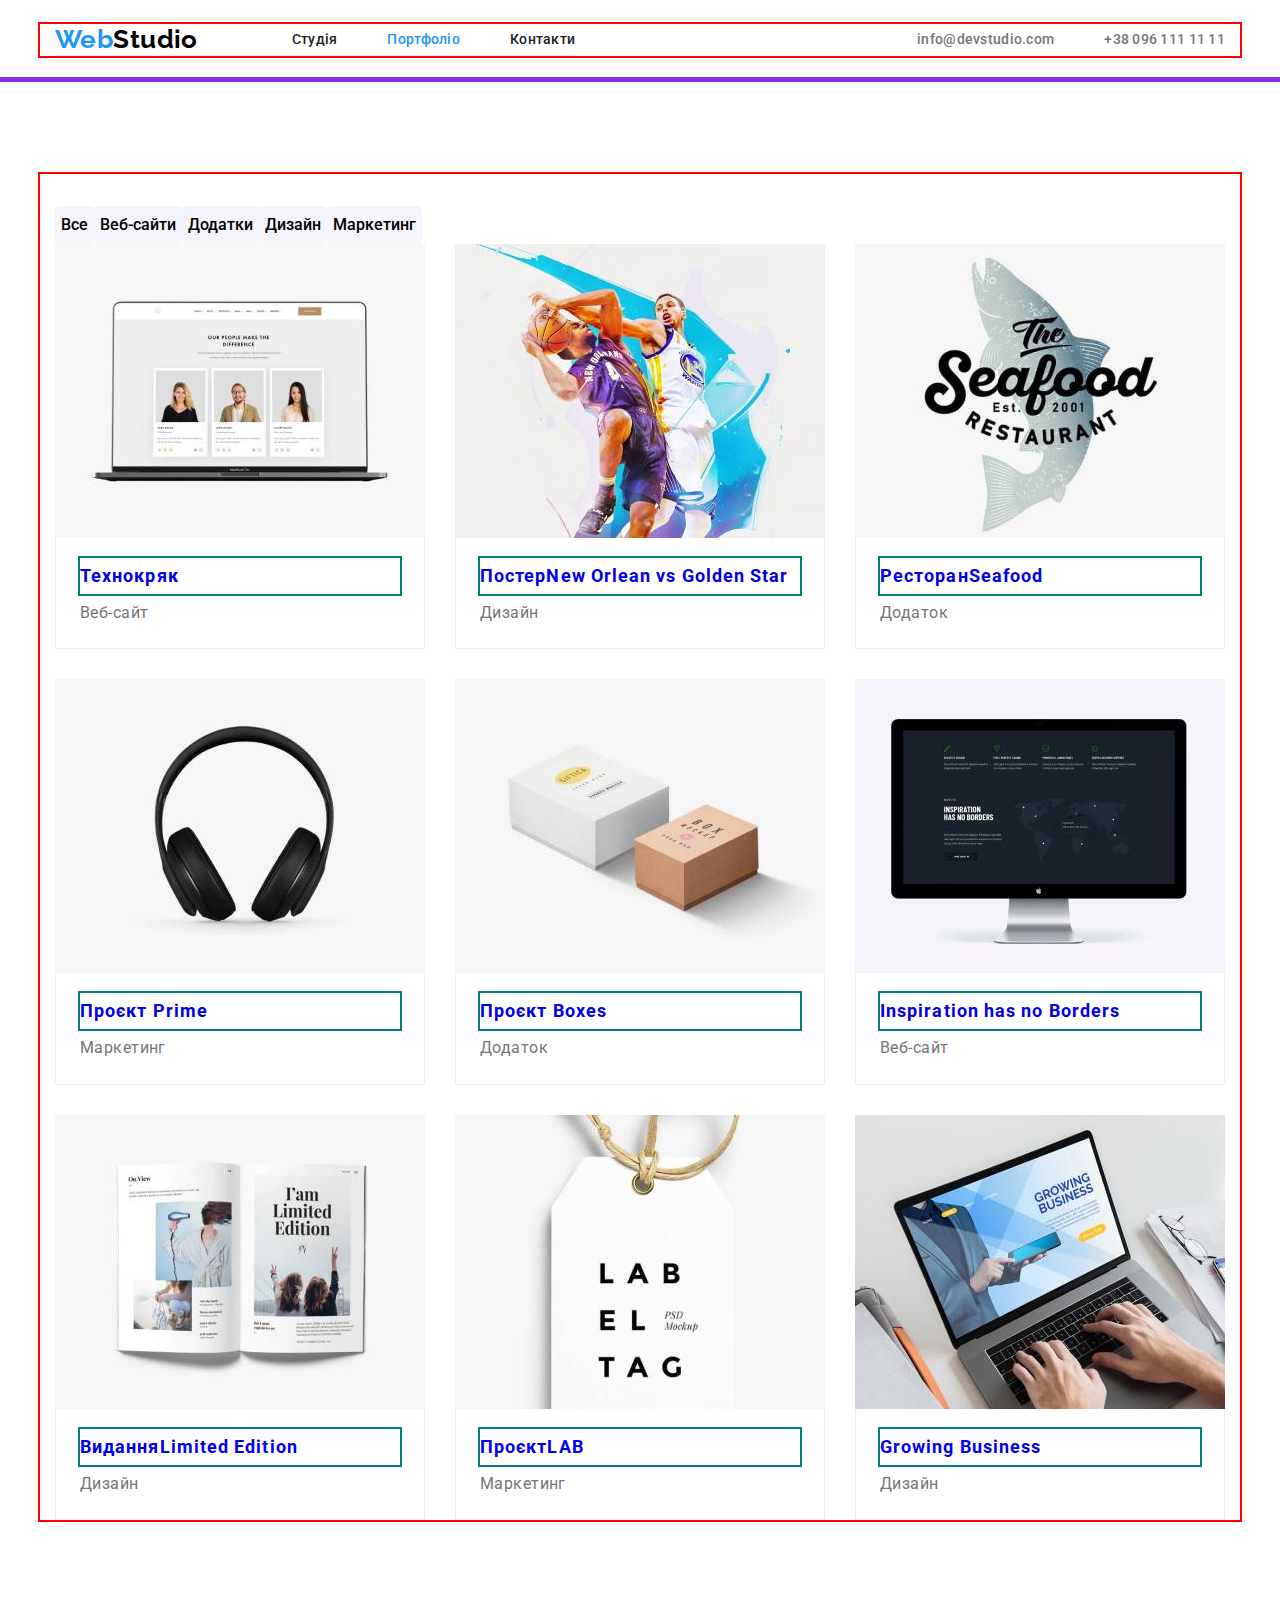
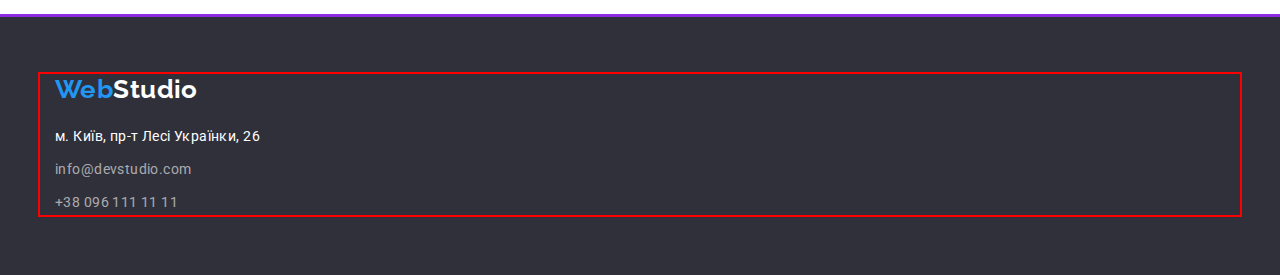
==== commit 8b6fc7ec: "add div in portfolio +display flex" ====
--- a/portfolio.html
+++ b/portfolio.html
@@ -62,68 +62,86 @@
                 <button class="port-btn button-mar" type="button">Маркетинг</button>
             </li>
         </ul>
-        <ul class="example list">
-            <li>
+        <ul class="example-list list">
+            <li class="port-list-item">
                 <a class="port-link link" href="#">
                     <img class="port-img img" src="./images/img2.1.jpg" alt="Веб-сайт Технокряк " width="370">
-                    <h2 class="subtitle">Технокряк</h2>
-                    <p class="lists">Веб-сайт</p>
+                    <div class="port-wrapper">
+                        <h2 class="subtitle">Технокряк</h2>
+                        <p class="lists">Веб-сайт</p>
+                    </div>
                 </a>
             </li>
-            <li>
+            <li class="port-list-item">
                 <a class="port-link link" href="#">
                     <img class="port-img img" src="./images/img2.2.jpg" alt="Дизайн постера" width="370">
-                    <h2 class="subtitle">Постер<span lang="en">New Orlean vs Golden Star</span></h2>
-                    <p class="lists">Дизайн</p>
+                    <div class="port-wrapper">
+                        <h2 class="subtitle">Постер<span lang="en">New Orlean vs Golden Star</span></h2>
+                        <p class="lists">Дизайн</p>
+                    </div>
                 </a>
             </li>
-            <li>
+            <li class="port-list-item">
                 <a class="port-link link" href="#">
                     <img class="port-img img" src="./images/img2.3.jpg" alt="Додаток Seafood" width="370">
-                    <h2 class="subtitle">Ресторан<span lang="en">Seafood</h2>
-                    <p class="lists">Додаток</p>
+                    <div class="port-wrapper">
+                        <h2 class="subtitle">Ресторан<span lang="en">Seafood</h2>
+                        <p class="lists">Додаток</p>
+                    </div>
                 </a>
             </li>
-            <li>
+            <li class="port-list-item">
                 <a class="port-link link" href="#">
                     <img class="port-img img" src="./images/img2.4.jpg" alt="Маркетинг Проект Prime" width="370">
-                    <h2 class="subtitle">Проєкт <span lang="en">Prime</span></h2>
-                    <p class="lists">Маркетинг</p>
+                    <div class="port-wrapper">
+                        <h2 class="subtitle">Проєкт <span lang="en">Prime</span></h2>
+                        <p class="lists">Маркетинг</p>
+                    </div>
                 </a>
             </li>
-            <li>
+            <li class="port-list-item">
                 <a class="port-link link" href="#">
                     <img class="port-img img" src="./images/img2.5.jpg" alt="Додаток Boxes" width="370">
-                    <h2 class="subtitle">Проєкт <span lang="en">Boxes</span></h2>
-                    <p class="lists">Додаток</p>
+                    <div class="port-wrapper">
+                        <h2 class="subtitle">Проєкт <span lang="en">Boxes</span></h2>
+                        <p class="lists">Додаток</p>
+                    </div>
                 </a>
             </li>
-            <li>
+            <li class="port-list-item">
                 <a class="port-link link" href="#">
                     <img class="port-img img" src="./images/img2.6.jpg" alt="Веб-сайт Inspiration has no Borders" width="370">
-                    <h2 class="subtitle" lang="en">Inspiration has no Borders</h2>
-                    <p class="lists">Веб-сайт</p>
+                    <div class="port-wrapper">
+                        <h2 class="subtitle" lang="en">Inspiration has no Borders</h2>
+                        <p class="lists">Веб-сайт</p>
+                    </div>
                 </a>
             </li>
-            <li>
+            <li class="port-list-item">
                 <a class="port-link link" href="#">
                     <img class="port-img img" src="./images/img2.7.jpg" alt="Дизайн видання Limited Edition" width="370">
+                   <div class="port-wrapper">
                     <h2 class="subtitle">Видання<span lang="en">Limited Edition</span></h2>
                     <p class="lists">Дизайн</p>
+                   </div>
                 </a>
             </li>
-            <li>
+            <li class="port-list-item">
                 <a class="port-link link" href="#">
                     <img class="port-img img" src="./images/img2.8.jpg" alt="Маркетинг проєкта LAB" width="370">
-                    <h2 class="subtitle">Проєкт<span lang="en">LAB</span></h2>
-                    <p class="lists">Маркетинг</p>
+                    <div class="port-wrapper">
+                        <h2 class="subtitle">Проєкт<span lang="en">LAB</span></h2>
+                        <p class="lists">Маркетинг</p>
+                    </div>
                 </a>
             </li>
-            <li>
+            <li class="port-list-item">
                 <a class="port-link link" href="#">
                     <img class="port-img img" src="./images/img2.9.jpg" alt="Growing Business додаток" width="370">
-                    <h2 class="subtitle" lang="en">Growing Business</h2>
-                    <p class="lists">Дизайн</p>
+                    <div class="port-wrapper">
+                        <h2 class="subtitle" lang="en">Growing Business</h2>
+                        <p class="lists">Дизайн</p>
+                    </div>
                 </a>
             </li>
         </ul>
@@ -133,18 +151,18 @@
 
 <footer class="footer">
     <div class="container">
-        <a href="./index.html" class="logo link" lang="en">
+        <a href="./index.html" class="footer-logo logo link" lang="en">
             <span class="accent">Web</span><span class="text">Studio</span>
         </a>
         <address>
             <ul class="address list">
-                <li>
+                <li class="address-list-item">
                     <a class="fact link" href="https://goo.gl/maps/kG6ZxLyjDZMwMeht5" target="_blank" rel="noreferrer noopener">м. Київ, пр-т Лесі Українки, 26</a>
                 </li>
-                <li>
+                <li class="address-list-item">
                     <a class="mail link" href="mailto:info@devstudio.com">info@devstudio.com</a>
                 </li>
-                <li>
+                <li class="address-list-item">
                     <a class="tel link" href="tel:+380961111111">+38 096 111 11 11</a>
                 </li>
             </ul>
--- a/css/styles.css
+++ b/css/styles.css
@@ -15,8 +15,10 @@
     --accent-section-color: #F5F4FA;
     --text-footer-color: rgba(255, 255, 255, 0.6);
     --border-bottom-color: #ECECEC;  
+    --border-div-color: #EEEEEE;
     --primary-text-family: Roboto, sans-serif;
     --accent-text-family: Raleway, sans-serif;
+    
 }
 
 body {
@@ -70,13 +72,18 @@
 }
 
 
+section {
+  outline: 3px solid blueviolet;
+}
+
 
  /*=====ШАПКА=====*/
 
-.header {
-    
+.header { 
     padding-top: 24px;
     padding-bottom: 24px;
+
+    outline: 2px solid blueviolet;
 }
 
 .header-container {
@@ -277,6 +284,11 @@
         
 }
 
+.footer-logo {
+    display: inline-block ;
+    margin-bottom: 20px;
+}
+
 .footer .text {
     color: var(--secondary-accent-color);
 }
@@ -291,6 +303,10 @@
     text-decoration: none;
     font-style: normal;
 
+}
+
+.address-list-item:not(:last-child) {
+    margin-bottom: 9px;
 }
 
 .footer .mail,
@@ -339,14 +355,42 @@
     box-shadow: 0px 3px 1px rgba(0, 0, 0, 0.1), 0px 1px 2px rgba(0, 0, 0, 0.08), 0px 2px 2px rgba(0, 0, 0, 0.12);
 }
 
-.example .subtitle {
+.example-list {
+    display: flex;
+    flex-wrap: wrap;
+    margin-left: -30px;
+    margin-top: -30px;
+}
+
+.port-list-item {
+    flex-basis: calc((100% - 90px)/ 3); 
+    margin-left: 30px;
+    margin-top: 30px;
+
+}
+
+.example-list .subtitle {
+
     font-size: 18px;
     line-height: 2;
     letter-spacing: 0.06em;
     margin-bottom: 4px;
-}
-
-.example .lists {
+    margin-top: 0;
+    
+    
+    outline: 2px solid teal;
+}
+
+.port-wrapper {
+    border: 1px solid var(--border-div-color);
+    border-top: none;
+    padding-top: 20px;
+    padding-bottom: 20px;
+    padding-left: 24px;
+    padding-right: 24px;
+}
+
+.example-list .lists {
     color: var(--primary-text-color);
     font-size: 16px;
     line-height: 1.88;
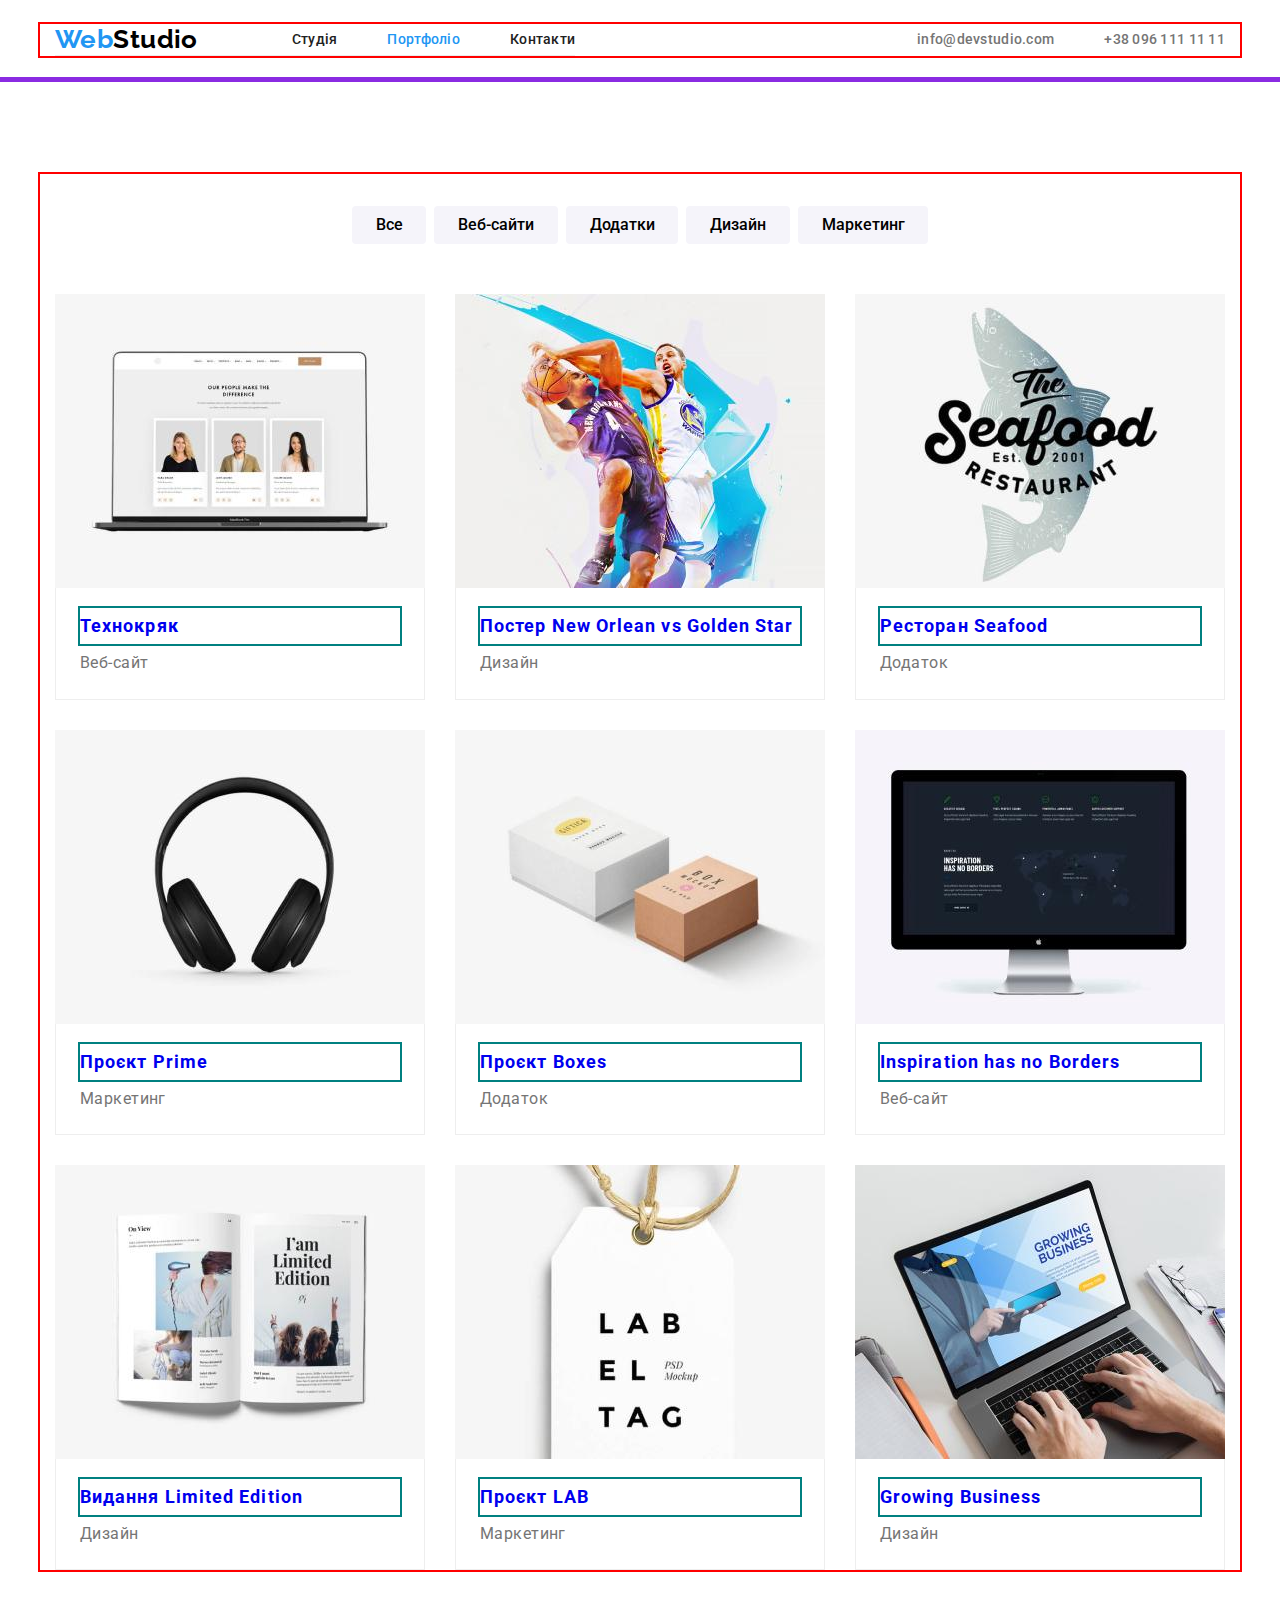
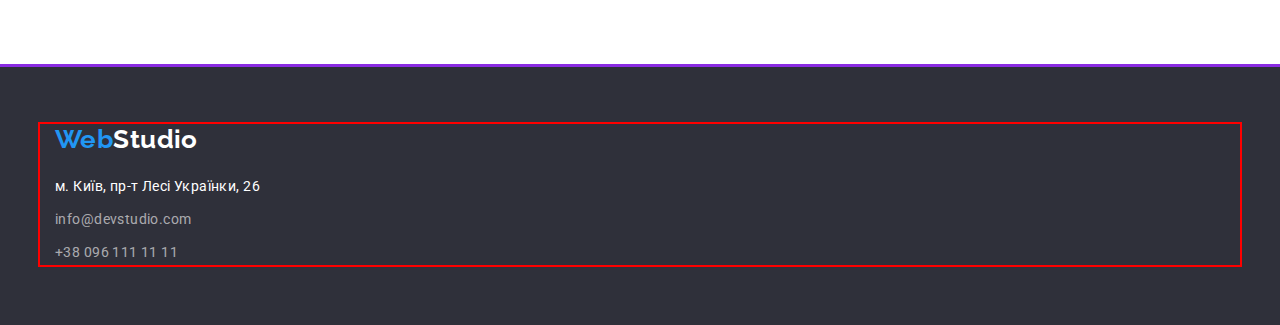
==== commit 56fc1876: "portfolio done (?)" ====
--- a/portfolio.html
+++ b/portfolio.html
@@ -46,19 +46,19 @@
     <div class="container">
         <h1 class="invisible">Портфоліо</h1>
         <ul class="buttons list">
-            <li>
+            <li class="port-btn-list-item">
                 <button class="port-btn button-all" type="button">Все</button>
             </li>
-            <li>
+            <li class="port-btn-list-item">
                 <button class="port-btn button-veb" type="button">Веб-сайти</button>
             </li>
-            <li>
+            <li class="port-btn-list-item">
                 <button class="port-btn button-app" type="button">Додатки</button>
             </li>
-            <li>
+            <li class="port-btn-list-item">
                 <button class="port-btn button-des" type="button">Дизайн</button>
             </li>
-            <li>
+            <li class="port-btn-list-item">
                 <button class="port-btn button-mar" type="button">Маркетинг</button>
             </li>
         </ul>
@@ -76,7 +76,7 @@
                 <a class="port-link link" href="#">
                     <img class="port-img img" src="./images/img2.2.jpg" alt="Дизайн постера" width="370">
                     <div class="port-wrapper">
-                        <h2 class="subtitle">Постер<span lang="en">New Orlean vs Golden Star</span></h2>
+                        <h2 class="subtitle">Постер<span lang="en"> New Orlean vs Golden Star</span></h2>
                         <p class="lists">Дизайн</p>
                     </div>
                 </a>
@@ -85,7 +85,7 @@
                 <a class="port-link link" href="#">
                     <img class="port-img img" src="./images/img2.3.jpg" alt="Додаток Seafood" width="370">
                     <div class="port-wrapper">
-                        <h2 class="subtitle">Ресторан<span lang="en">Seafood</h2>
+                        <h2 class="subtitle">Ресторан<span lang="en"> Seafood</h2>
                         <p class="lists">Додаток</p>
                     </div>
                 </a>
@@ -121,7 +121,7 @@
                 <a class="port-link link" href="#">
                     <img class="port-img img" src="./images/img2.7.jpg" alt="Дизайн видання Limited Edition" width="370">
                    <div class="port-wrapper">
-                    <h2 class="subtitle">Видання<span lang="en">Limited Edition</span></h2>
+                    <h2 class="subtitle">Видання<span lang="en"> Limited Edition</span></h2>
                     <p class="lists">Дизайн</p>
                    </div>
                 </a>
@@ -130,7 +130,7 @@
                 <a class="port-link link" href="#">
                     <img class="port-img img" src="./images/img2.8.jpg" alt="Маркетинг проєкта LAB" width="370">
                     <div class="port-wrapper">
-                        <h2 class="subtitle">Проєкт<span lang="en">LAB</span></h2>
+                        <h2 class="subtitle">Проєкт<span lang="en"> LAB</span></h2>
                         <p class="lists">Маркетинг</p>
                     </div>
                 </a>
--- a/css/styles.css
+++ b/css/styles.css
@@ -334,8 +334,13 @@
 
 .portfolio .buttons {
     display: flex;
-    text-align: center; 
+    justify-content: center;
+    margin-bottom: 50px;
 } 
+
+.buttons .port-btn-list-item:not(:last-child) {
+    margin-right: 8px;
+}
 
 .buttons .port-btn {
     font-weight: 500;
@@ -344,8 +349,28 @@
     background-color: var(--accent-section-color);
     border-radius: 4px;
     border: 0;
-    height: 38px;
     cursor: pointer;
+    padding: 6px 22px;     
+}
+
+.buttons .button-all {
+    min-width: 74px;
+}
+
+.buttons .button-veb {
+    min-width: 124px;
+}
+
+.buttons .button-app{
+    min-width: 112px;
+}
+
+.buttons .button-des{
+    min-width: 104px;
+}
+
+.buttons .button-mar{
+    min-width: 130px;
 }
 
 .buttons .port-btn:hover,
@@ -370,7 +395,6 @@
 }
 
 .example-list .subtitle {
-
     font-size: 18px;
     line-height: 2;
     letter-spacing: 0.06em;
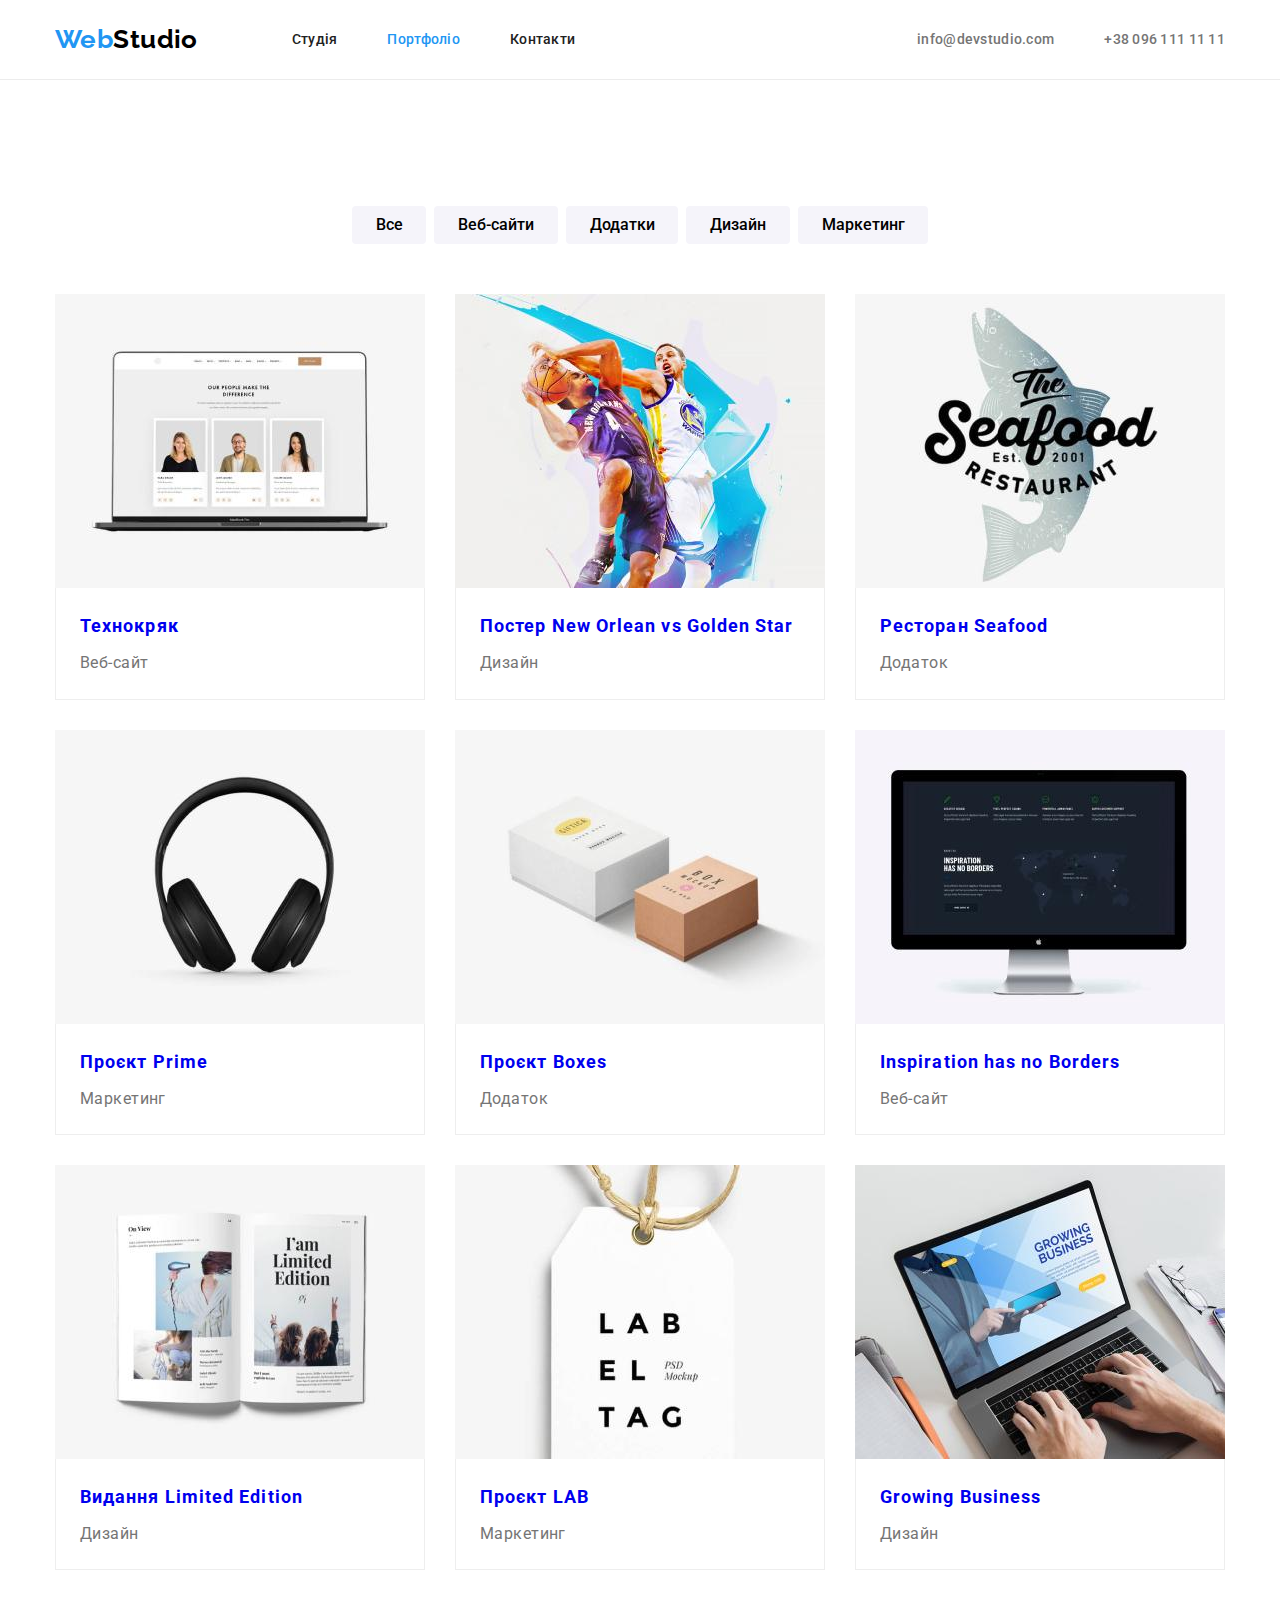
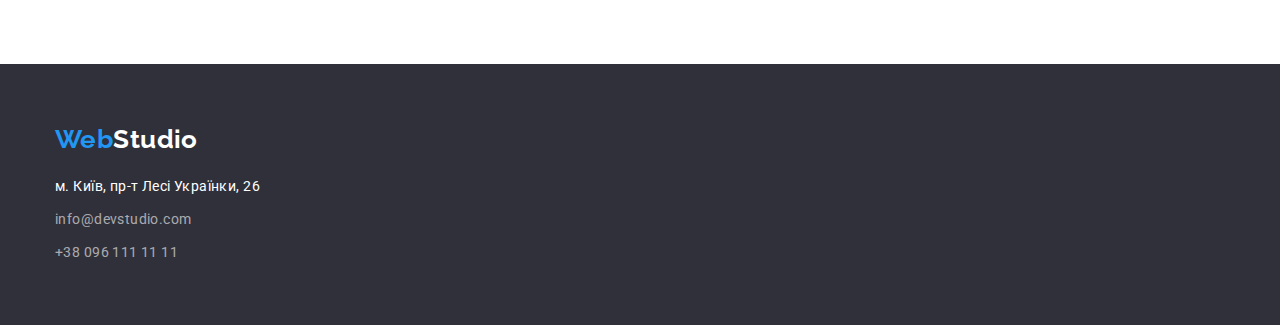
==== commit fc3c3ed3: "add class section" ====
--- a/portfolio.html
+++ b/portfolio.html
@@ -42,7 +42,7 @@
 </header>
 
 <main>
-<section class="portfolio">
+<section class="portfolio section">
     <div class="container">
         <h1 class="invisible">Портфоліо</h1>
         <ul class="buttons list">
--- a/css/styles.css
+++ b/css/styles.css
@@ -28,13 +28,18 @@
     color: var(--primary-text-color);
 }
 
+.section {
+    padding-top: 94px;
+    padding-bottom: 94px;
+}
+
 .container {
     width: 1200px;
     margin: 0 auto;
     padding-left: 15px;
     padding-right: 15px;
 
-    outline: 2px solid red;
+    /* outline: 2px solid red; */
 }
 
 .list {
@@ -62,7 +67,7 @@
     margin-top: 0;
     margin-bottom: 0;
 
-    outline: 2px solid teal;
+/* outline: 2px solid teal; */
 }
 
 .invisible {
@@ -72,18 +77,21 @@
 }
 
 
-section {
+/* section {
   outline: 3px solid blueviolet;
-}
+} */
 
 
  /*=====ШАПКА=====*/
+
+
 
 .header { 
     padding-top: 24px;
     padding-bottom: 24px;
-
-    outline: 2px solid blueviolet;
+    border-bottom: 1px solid var(--border-bottom-color);
+
+    /* outline: 2px solid blueviolet; */
 }
 
 .header-container {
@@ -96,9 +104,6 @@
     display: flex;
     align-items: center;
     background: var(--secondary-accent-color);
-    border-bottom: 1px solid var(--border-bottom-color);
-    
-
 }
 
 .logo {
@@ -156,6 +161,8 @@
 
 /*=====ПЕРША СЕКЦІЯ ГЕРОЯ=====*/
 
+
+
 .hero {
     background-color: var(--accent-background-color);
     text-align: center;
@@ -164,7 +171,7 @@
 }
 
 .hero .main {
-
+    width: 696px;
     font-weight: 900;
     font-size: 44px;
     line-height: 1.36;
@@ -172,9 +179,11 @@
     color: var(--secondary-accent-color);
     text-transform: uppercase; 
     margin-top: 0;
+    margin-left: auto;
+    margin-right: auto;
     margin-bottom: 30px;
 
-    outline: 2px solid teal;
+    /* outline: 2px solid teal; */
   
 }
 
@@ -201,13 +210,28 @@
  }
 
 
+
  /*=====ДРУГА СЕКЦІЯ ХАРАКТЕРИСТИКИ=====*/
+
+
 
 .characteristic {
     padding-top: 94px;
-    padding-bottom: 94px;
-}
-
+}
+
+.characteristic .distinction-list {
+    display: flex;
+    justify-content: space-between;
+}
+
+.characteristic .dist-list-item:not(:last-child) {
+    margin-right: 30px;
+}
+
+.characteristic .dist-list-container {
+    min-width: 270px;
+    min-height: 98px;
+}
 
 .characteristic .title {
     font-size: 14px;
@@ -224,32 +248,20 @@
 
 
 
-/*=====ТРЕТЯ СЕКЦІЯ ДІЯЛЬНІСТЬ=====*/
-
-
-.essential {
-    padding-bottom: 94px;
-}   
-
-.essential .title {
-    font-size: 36px;
-    line-height: 1.17;
-    text-align: center;
-    letter-spacing: 0.03em;
-    margin-bottom: 50px;
-}
-
-
-
-/*=====ЧЕТВЕРТА СЕКЦІЯ КОМАНДА=====*/
-
-.team {
-    background: var(--accent-section-color);
-    padding-top: 94px;
-    padding-bottom: 94px;
-}
-
-
+/*=====ТРЕТЯ СЕКЦІЯ ДІЯЛЬНІСТЬ I ЧЕТВЕРТА СЕКЦІЯ КОМАНДА=====*/
+
+
+.essential .images-list,
+.team .team-list {
+    display: flex;
+    flex-wrap: wrap;
+}
+
+.essential .images-list {
+    justify-content: space-between;
+}
+
+.essential .title,
 .team .title {
     font-size: 36px;
     line-height: 1.17;
@@ -258,6 +270,35 @@
     margin-bottom: 50px;
 }
 
+
+
+/*=====ЧЕТВЕРТА СЕКЦІЯ КОМАНДА=====*/
+
+
+.team {
+    background: var(--accent-section-color);
+}
+
+.team .team-list {
+    margin-left: -30px;
+    margin-top: -30px;
+}
+
+.team .team-list-item {
+    flex-basis: calc((100% - 120px) / 4);
+    margin-left: 30px;
+    margin-top: 30px;
+}
+
+.team .team-list-container {
+    background: var(--secondary-accent-color);
+    box-shadow: 0px 1px 3px rgba(0, 0, 0, 0.12), 0px 1px 1px rgba(0, 0, 0, 0.14), 0px 2px 1px rgba(0, 0, 0, 0.2);
+    border-radius: 0px 0px 4px 4px;
+    padding-top: 30px;
+    padding-bottom: 30px;
+
+}
+
 .team .people {
     font-weight: 500;
     font-size: 16px;
@@ -275,13 +316,14 @@
 }
 
 
+
  /*=====ПІДВАЛ САЙТУ=====*/
+
 
 .footer {
     background-color: var(--accent-background-color);
     padding-top: 60px;
-    padding-bottom: 60px;
-        
+    padding-bottom: 60px;      
 }
 
 .footer-logo {
@@ -302,7 +344,6 @@
     color: var(--secondary-accent-color);
     text-decoration: none;
     font-style: normal;
-
 }
 
 .address-list-item:not(:last-child) {
@@ -327,10 +368,6 @@
 
 /*=====ПОРТФОЛІО=====*/
 
-.portfolio {
-    padding-top: 94px;
-    padding-bottom: 94px;
-}
 
 .portfolio .buttons {
     display: flex;
@@ -391,7 +428,6 @@
     flex-basis: calc((100% - 90px)/ 3); 
     margin-left: 30px;
     margin-top: 30px;
-
 }
 
 .example-list .subtitle {
@@ -400,9 +436,8 @@
     letter-spacing: 0.06em;
     margin-bottom: 4px;
     margin-top: 0;
-    
-    
-    outline: 2px solid teal;
+     
+/* outline: 2px solid teal; */
 }
 
 .port-wrapper {
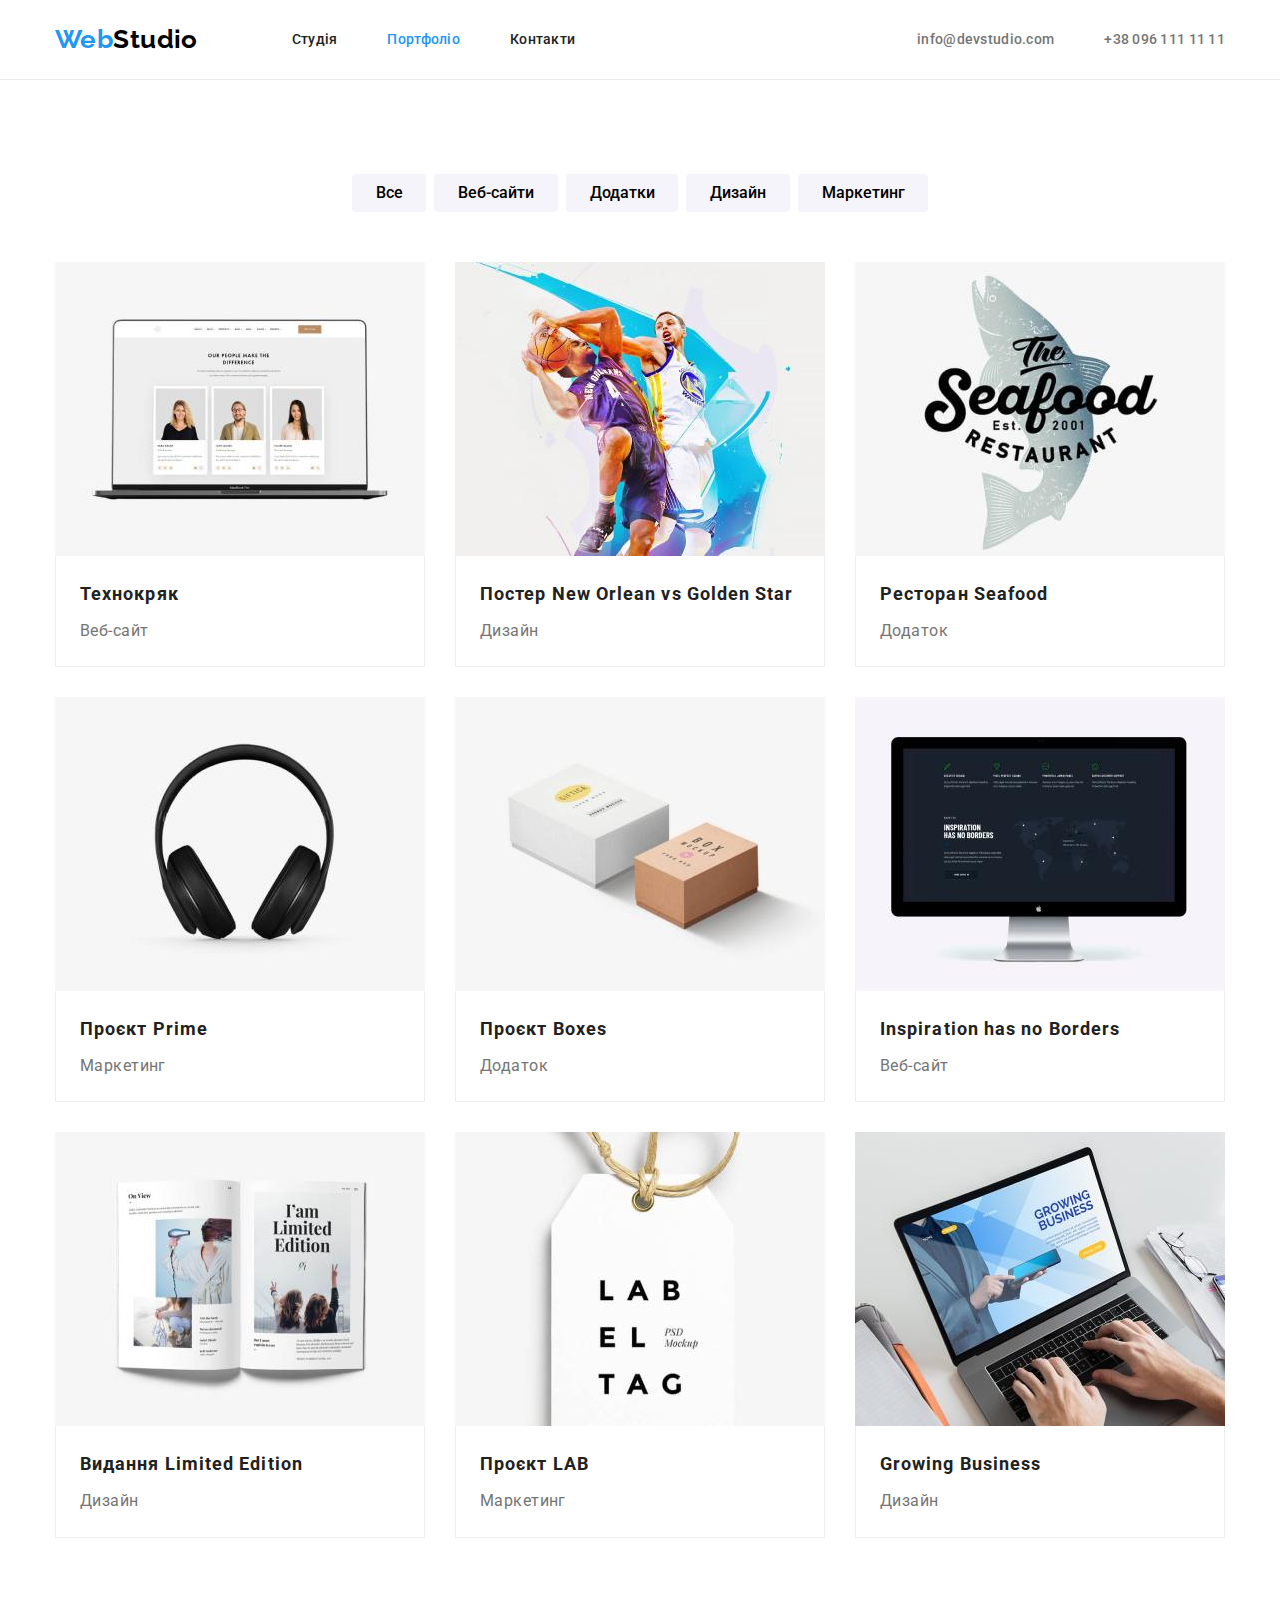
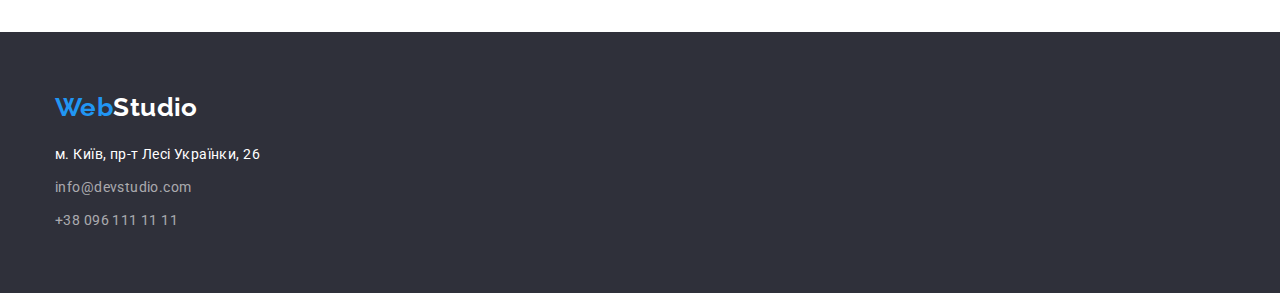
==== commit f8fde0c2: "done" ====
--- a/portfolio.html
+++ b/portfolio.html
@@ -44,7 +44,7 @@
 <main>
 <section class="portfolio section">
     <div class="container">
-        <h1 class="invisible">Портфоліо</h1>
+        <h1 class="visually-hidden">Портфоліо</h1>
         <ul class="buttons list">
             <li class="port-btn-list-item">
                 <button class="port-btn button-all" type="button">Все</button>
--- a/css/styles.css
+++ b/css/styles.css
@@ -61,7 +61,7 @@
 .essential .title,
 .team .title,
 .team .people,
-.example .subtitle {
+.example-list .subtitle {
     color: var(--title-text-color);
     font-weight: 700;
     margin-top: 0;
@@ -70,12 +70,16 @@
 /* outline: 2px solid teal; */
 }
 
-.invisible {
-    opacity: 0;
-    margin-top: 0;
-    margin-bottom: 0;
-}
-
+.visually-hidden {
+    position: absolute;
+    width: 1px;
+    height: 1px;
+    margin: -1px;
+    padding: 0;
+    overflow: hidden;
+    border: 0;
+    clip: rect(0 0 0 0);
+}
 
 /* section {
   outline: 3px solid blueviolet;
@@ -97,7 +101,7 @@
 .header-container {
     display: flex;
     align-items: center;
-    justify-content: space-between;
+    
 }
 
 .header-nav {
@@ -138,6 +142,10 @@
 
 .site-nav .link {
     color: var(--title-text-color);  
+}
+
+.contacts {
+    margin-left: auto;
 }
 
 .contacts-item:not(:last-child) {
@@ -216,7 +224,7 @@
 
 
 .characteristic {
-    padding-top: 94px;
+    padding-bottom: 0;
 }
 
 .characteristic .distinction-list {
@@ -425,19 +433,9 @@
 }
 
 .port-list-item {
-    flex-basis: calc((100% - 90px)/ 3); 
+    flex-basis: calc((100% - 90px)/ 3);
     margin-left: 30px;
     margin-top: 30px;
-}
-
-.example-list .subtitle {
-    font-size: 18px;
-    line-height: 2;
-    letter-spacing: 0.06em;
-    margin-bottom: 4px;
-    margin-top: 0;
-     
-/* outline: 2px solid teal; */
 }
 
 .port-wrapper {
@@ -449,6 +447,16 @@
     padding-right: 24px;
 }
 
+.example-list .subtitle {
+    font-size: 18px;
+    line-height: 2;
+    letter-spacing: 0.06em;
+    margin-bottom: 4px;
+    margin-top: 0;
+     
+/* outline: 2px solid teal; */
+}
+
 .example-list .lists {
     color: var(--primary-text-color);
     font-size: 16px;
@@ -456,3 +464,4 @@
     margin-top: 0;
     margin-bottom: 0;
 }
+
